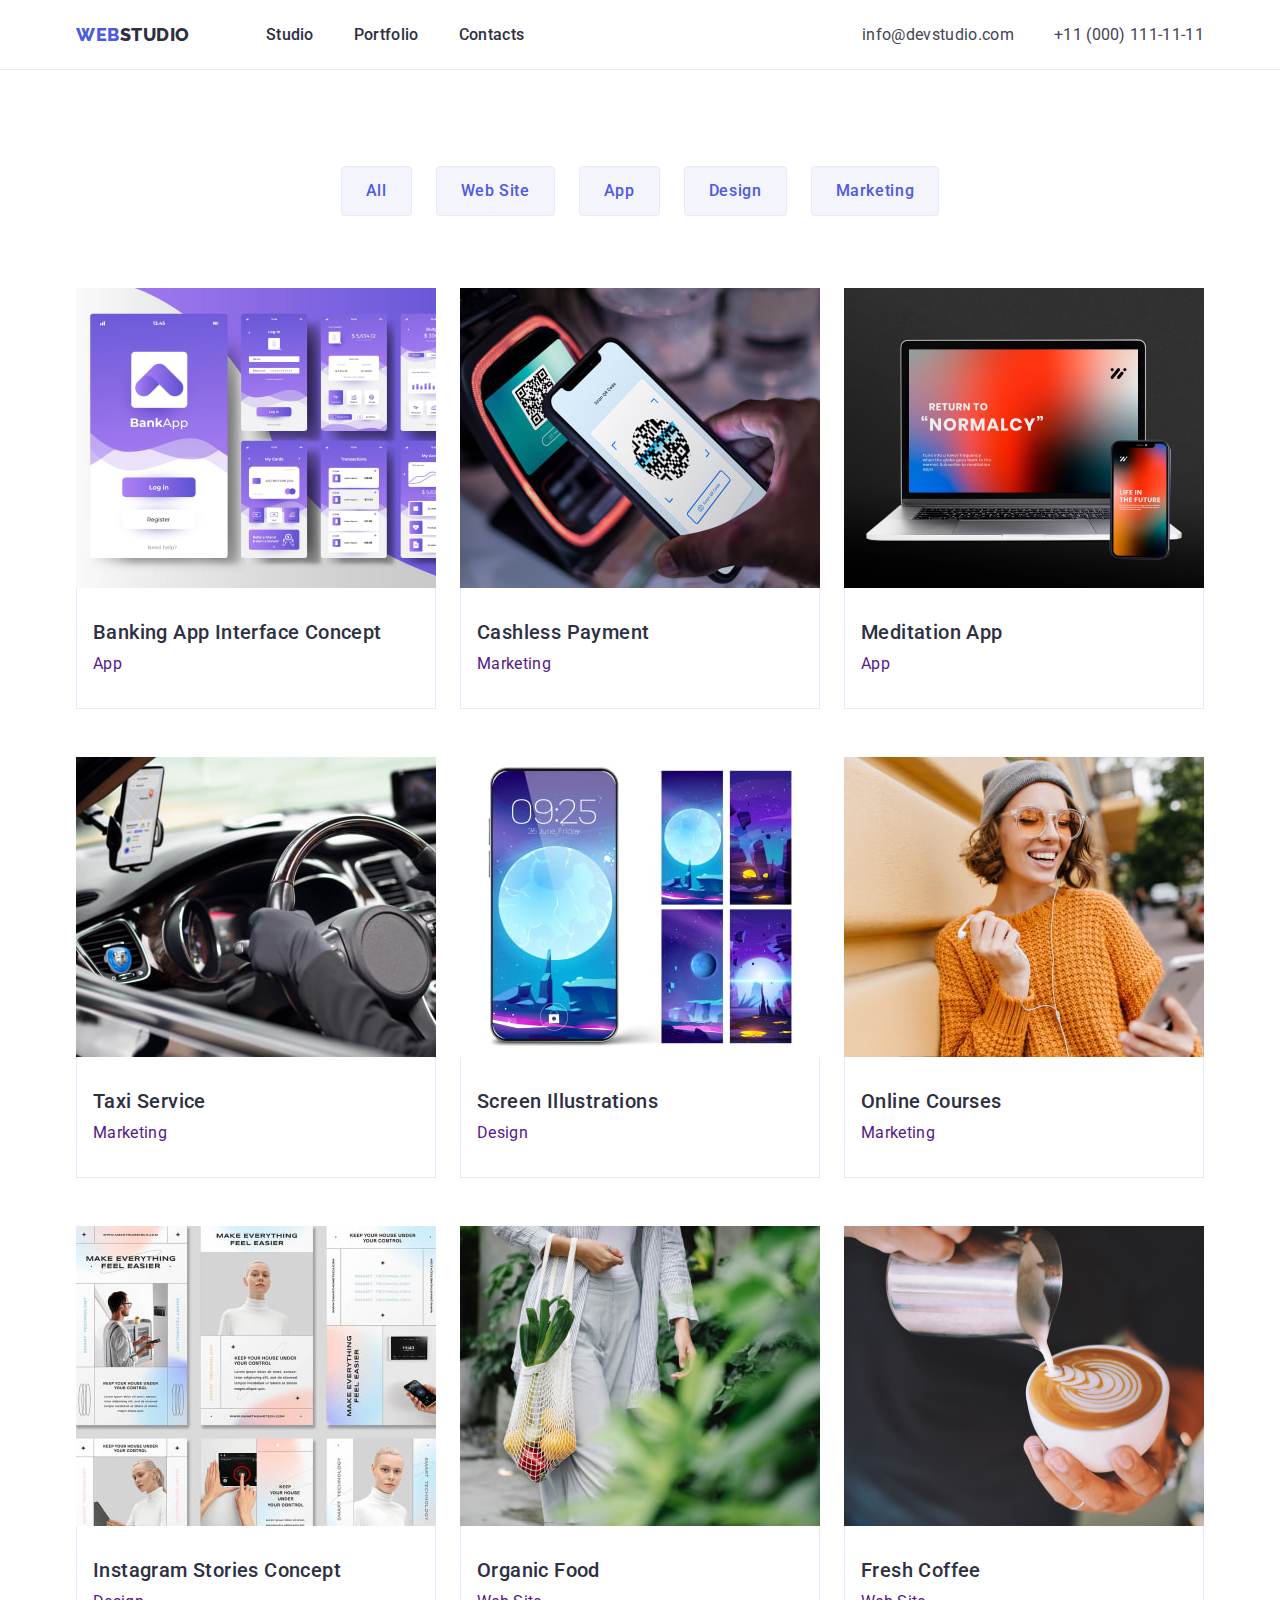
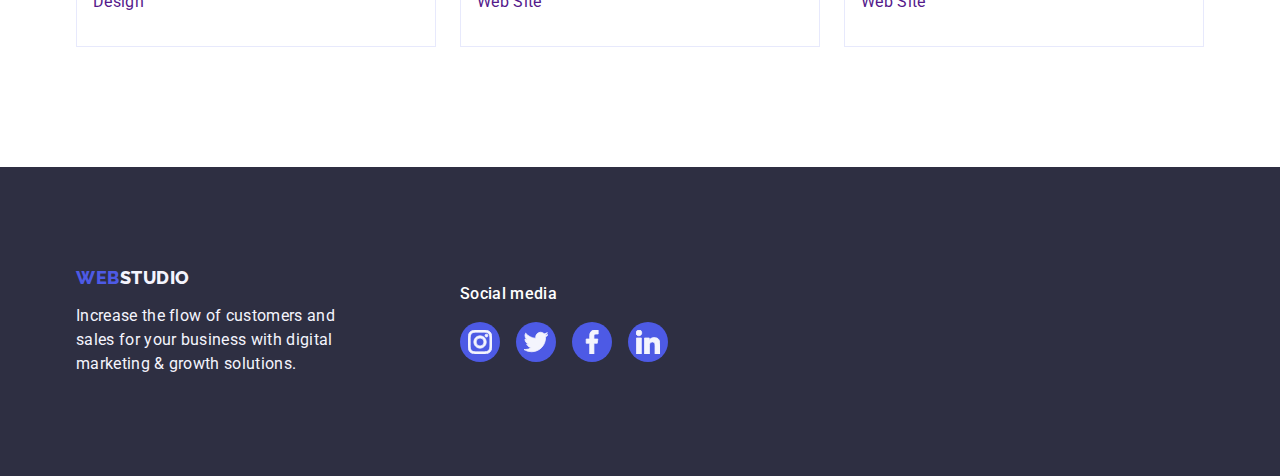
==== portfolio.html @ 4dbfe8a6 "different-color-icons-customers" ====
<!DOCTYPE html>
<html lang="en">
  <head>
    <meta charset="UTF-8" />
    <meta http-equiv="X-UA-Compatible" content="IE=edge" />
    <meta name="viewport" content="width=device-width, initial-scale=1.0" />
    <title>Solutions for business</title>
    <link rel="preconnect" href="https://fonts.googleapis.com" />
    <link rel="preconnect" href="https://fonts.gstatic.com" crossorigin />
    <link
      href="https://fonts.googleapis.com/css2?family=Raleway:wght@800&family=Roboto:wght@400;500;700;900&display=swap"
      rel="stylesheet"
    />
    <link
      rel="stylesheet"
      href="https://cdn.jsdelivr.net/npm/modern-normalize@2.0.0/modern-normalize.min.css"
    />
    <link rel="stylesheet" href="./css/styles.css" />
  </head>

  <body>
    <header class="page-header">
      <div class="container container-header">
        <nav class="navigation">
          <a class="logo-accent link" href="./index.html" target="_self"
            >Web<span class="logo-up link">Studio</span></a
          >
          <ul class="menu-list">
            <li class="menu-list-item">
              <a class="menu-link link" href="./index.html" target="_blank"
                >Studio</a
              >
            </li>
            <li class="menu-list-item">
              <a class="menu-link link" href="./portfolio.html" target="_blank"
                >Portfolio</a
              >
            </li>
            <li class="menu-list-item">
              <a class="menu-link link" href="" target="_blank">Contacts</a>
            </li>
          </ul>
        </nav>
        <address class="address-list">
          <ul class="address">
            <li class="mail-item">
              <a class="address-link link" href="mailto:info@devstudio.com"
                >info@devstudio.com</a
              >
            </li>
            <li class="tel-item">
              <a class="address-link link" href="tel:+110001111111"
                >+11 (000) 111-11-11</a
              >
            </li>
          </ul>
        </address>
      </div>
    </header>

    <main>
      <!-- Section hidden -->
      <section class="filters">
        <div class="container">
          <h1 class="visually-hidden">Filters</h1>

          <ul class="buttons-list list">
            <li class="button-item">
              <button class="button-filter" type="button">All</button>
            </li>
            <li class="button-item">
              <button class="button-filter" type="button">Web Site</button>
            </li>
            <li class="button-item">
              <button class="button-filter" type="button">App</button>
            </li>
            <li class="button-item">
              <button class="button-filter" type="button">Design</button>
            </li>
            <li class="button-item">
              <button class="button-filter" type="button">Marketing</button>
            </li>
          </ul>

          <ul class="portfolio-list list">
            <li class="img-item">
              <a class="link" href="">
                <img
                  src="./images/portfolio/imgOne.jpg"
                  width="360"
                  height="300"
                  alt="Pages of banking interface in the screen og smartphone"
                />
                <div class="card-portfolio">
                  <h2 class="third-title portfolio-second">
                    Banking App Interface Concept
                  </h2>
                  <p class="portfolio-paragraf">App</p>
                </div>
              </a>
            </li>
            <li class="img-item">
              <a class="link" href="">
                <img
                  src="./images/portfolio/imgTwo.jpg"
                  width="360"
                  height="300"
                  alt="One man does cashless payment with his smartphone"
                />
                <div class="card-portfolio">
                  <h2 class="third-title portfolio-second">Cashless Payment</h2>
                  <p class="portfolio-paragraf">Marketing</p>
                </div>
              </a>
            </li>
            <li class="img-item">
              <a class="link" href="">
                <img
                  src="./images/portfolio/imgThree.jpg"
                  width="360"
                  height="300"
                  alt="Computer monitor and smartphone screen with App for meditation"
                />
                <div class="card-portfolio">
                  <h2 class="third-title portfolio-second">Meditation App</h2>
                  <p class="portfolio-paragraf">App</p>
                </div>
              </a>
            </li>
            <li class="img-item">
              <a class="link" href="">
                <img
                  src="./images/portfolio/imgFour.jpg"
                  width="360"
                  height="300"
                  alt="Driver in the car uses taxi service"
                />
                <div class="card-portfolio">
                  <h2 class="third-title portfolio-second">Taxi Service</h2>
                  <p class="portfolio-paragraf">Marketing</p>
                </div>
              </a>
            </li>
            <li class="img-item">
              <a class="link" href="">
                <img
                  src="./images/portfolio/imgFive.jpg"
                  width="360"
                  height="300"
                  alt="Design for smartphone with screen illustration shows Moon and mountain rocks"
                />
                <div class="card-portfolio">
                  <h2 class="third-title portfolio-second">
                    Screen Illustrations
                  </h2>
                  <p class="portfolio-paragraf">Design</p>
                </div>
              </a>
            </li>
            <li class="img-item">
              <a class="link" href="">
                <img
                  src="./images/portfolio/imgSix.jpg"
                  width="360"
                  height="300"
                  alt="One lady wearing in yellow sweater and grey hat is looking on her smartphone and learning online course"
                />
                <div class="card-portfolio">
                  <h2 class="third-title portfolio-second">Online Courses</h2>
                  <p class="portfolio-paragraf">Marketing</p>
                </div>
              </a>
            </li>
            <li class="img-item">
              <a class="link" href="">
                <img
                  src="./images/portfolio/imgSeven.jpg"
                  width="360"
                  height="300"
                  alt="Six Instagram stories concept pages designed in light colors with man and woman in the pictures"
                />
                <div class="card-portfolio">
                  <h2 class="third-title portfolio-second">
                    Instagram Stories Concept
                  </h2>
                  <p class="portfolio-paragraf">Design</p>
                </div>
              </a>
            </li>
            <li class="img-item">
              <a class="link" href="">
                <img
                  src="./images/portfolio/imgEight.jpg"
                  width="360"
                  height="300"
                  alt="Women keeps a bag with organic fruits and vegetables"
                />
                <div class="card-portfolio">
                  <h2 class="third-title portfolio-second">Organic Food</h2>
                  <p class="portfolio-paragraf">Web Site</p>
                </div>
              </a>
            </li>
            <li class="img-item">
              <a class="link" href="">
                <img
                  src="./images/portfolio/imgNine.jpg"
                  width="360"
                  height="300"
                  alt="A man makes a cappucino"
                />
                <div class="card-portfolio">
                  <h2 class="third-title portfolio-second">Fresh Coffee</h2>
                  <p class="portfolio-paragraf">Web Site</p>
                </div>
              </a>
            </li>
          </ul>
        </div>
      </section>
    </main>

    <footer class="footer-section">
      <div class="container container-footer">
        <div class="left-side">
          <a class="logo-accent-down link" href="./index.html" target="_self"
            >Web<span class="logo-down link">Studio</span></a
          >
          <p class="footer-paragraf">
            Increase the flow of customers and sales for your business with
            digital marketing & growth solutions.
          </p>
        </div>
        <div class="right-side">
          <p class="paragraf-social">Social media</p>
          <ul class="socialmedia-list">
            <li class="socialmedia-item">
              <a class="insta social-link" href="" target="_blank">
                <svg class="social" width="24" height="24">
                  <use href="./images/icons.svg#icon-instagram"></use>
                </svg>
              </a>
            </li>
            <li class="socialmedia-item">
              <a class="twit social-link" href="" target="_blank">
                <svg class="social" width="24" height="24">
                  <use href="./images/icons.svg#icon-twitter"></use>
                </svg>
              </a>
            </li>
            <li class="socialmedia-item">
              <a class="face social-link" href="" target="_blank">
                <svg class="social" width="24" height="24">
                  <use href="./images/icons.svg#icon-facebook"></use>
                </svg>
              </a>
            </li>
            <li class="socialmedia-item">
              <a class="linked social-link" href="" target="_blank">
                <svg class="social" width="24" height="24">
                  <use href="./images/icons.svg#icon-linkedin"></use>
                </svg>
              </a>
            </li>
          </ul>
        </div>
      </div>
    </footer>
  </body>
</html>
---- css/styles.css ----
:root {
    --brand: #4D5AE5;
    --brand-background: #2E2F42;
    --page: #FFFFFF;
    --text: #434455;
    --logo-down: #F4F4FD;
    --border: #E7E9FC;
    --button-filter-hover: #404BBF;
    --grey-backround: rgba(46, 47, 66, 0.70);
    --border-icons: #8E8F99;
}

body {
    font-family: 'Roboto', sans-serif;
    font-style: normal;
    font-weight: 400;
    font-size: 16px;
    line-height: 1.5;
    color: var(--text);
    background-color: var(--page);
    letter-spacing: 0.02em;
    text-decoration: none;
}

h1, h2, h3, h4, h5, h6, p {
    margin: 0;
}

ul, ol {
    margin: 0;
    padding: 0;
    list-style-type: none;
}

img {
    display: block;
    max-width: 100%;
}

a {
    font-style: normal;
    text-decoration: none;
}

.page-container {
    flex-direction: column;
}

.container {
    width: 1158px;
    margin-right: auto;
    margin-left: auto;
    padding: 0 15px;
}

.container-header {
    display: flex;
    align-items: center;
}
    
.navigation {
    display: flex;
    align-items: center;
}

.logo-accent {
    font-family: 'Raleway', sans-serif;
    font-style: normal;
    font-weight: 800;
    font-size: 18px;
    line-height: 1.17;
    letter-spacing: 0.03em;
    text-transform: uppercase;
    color: var(--brand);
    padding: 24px 0;
    margin-right: 76px;
}

.logo-up {
    color: var(--brand-background);
    font-family: 'Raleway', sans-serif;
    padding: 24px 0;
}

.menu-list {
    display: flex;
    gap: 40px;
}

.link {
    text-decoration: none;
}

.menu-link:focus, .menu-link:active {
    color: var(--button-filter-hover);
}

.menu-link {
    font-weight: 500;
    font-size: 16px;
    line-height: 1.5;
    letter-spacing: 0.02em;
    color: var(--brand-background);
    padding: 24px 0;
}

.menu-link:hover, .menu-link:active {
    color: var(--button-filter-hover);
}

.menu-list > a {
    font-weight: 500;
    color: var(--brand-background);
}

.address {
    display: flex;
    gap: 40px;
}

.address-list {
    font-style: normal;
    margin-left: auto; 
}

.address.list > a {
    color: var(--text);
}

.address-link {
    letter-spacing: 0.02em;
    color: var(--text);
    padding: 24px 0;
}

.address-link:hover {
    color: var(--button-filter-hover);
}

.address-link:focus {
    color: var(--button-filter-hover);
}

.hero {
    max-width: 1440px;
    background-image: linear-gradient(var(--grey-backround),var(--grey-backround)), url(../images/hero/people-office\ 1\ \(2\).jpg);
    background-repeat: no-repeat;
    background-color: var(--brand-background);
    background-position: center;
    background-size: cover;
    padding: 188px 0;
    margin: 0 auto;
}

.container-hero {    
    align-items: center;
}

.title-hero {
    font-weight: 700;
    font-size: 56px;
    line-height: 1.07;
    text-align: center;
    letter-spacing: 0.02em;
    color: var(--page);
    max-width: 496px;
    margin-left: auto;
    margin-right: auto;
    margin-bottom: 48px;
    
}

.order-button {
    font-family: inherit;
    background-color: var(--brand);
    color: var(--page);
    font-weight: 500;
    letter-spacing: 0.04em;
    line-height: 1.5;
    cursor: pointer;
    display: block;
    margin: auto;
    border-radius: 4px;
    padding: 16px 32px;
    min-width: 169px;
    height: 56px; 
    border: none;
}

.order-button:hover {
    background-color: var(--button-filter-hover);
}

.order-button:focus {
    background-color: var(--button-filter-hover);
}


.visually-hidden {
    position: absolute;
    width: 1px;
    height: 1px;
    margin: -1px;
    border: 0;
    padding: 0;
    white-space: nowrap;
    clip-path: inset(100%);
    clip: rect(0 0 0 0);
    overflow: hidden;
}

.list-advantages {
    display: flex;
    gap: 24px;
}

.advantages {
    margin: 0;
    padding: 120px 0;
}

.third-title {
    font-weight: 500;
    font-size: 20px;
    line-height: 1.2;
    letter-spacing: 0.02em;
    color: var(--brand-background);
    text-transform: capitalize;
    margin-bottom: 8px;
    margin-left: auto;
    margin-right: auto;
}

.advantages-paragraf {
    letter-spacing: 0.02em;
    color: var(--text);
}

.item-advantages {
    width: calc((100% - 72px) / 4);
}

.we-doing {
    padding-bottom: 120px;
}

.list-we-doing {
    display: flex;
    gap: 24px;
}

.item-we-doing {
    width: calc((100% - 48px) / 3);
}

.title-we-doing {
    font-weight: 700;
    font-size: 36px;
    line-height: 1.11;
    text-align: center;
    letter-spacing: 0.02em;
    text-transform: capitalize;
    color: var(--brand-background);
    min-width: 323px;
    margin-left: auto;
    margin-right: auto;
    margin-bottom: 72px;
}

.title-team {
    font-weight: 700;
    font-size: 36px;
    line-height: 1.11;
    text-align: center;
    letter-spacing: 0.02em;
    text-transform: capitalize;
    color: var(--brand-background);
    min-width: 162px;
    margin-left: auto;
    margin-right: auto;
    margin-bottom: 72px;
    text-align: center;
}

.team {
    background-color: var(--logo-down);
    padding: 120px 0;
}

.list-team {
    display: flex;
    gap: 24px;
}

.item-team {
    background: var(--page);
    width: calc((100% - 72px) / 4);
    border-radius: 0px 0px 4px 4px;
    box-shadow: 0px 2px 1px 0px rgba(46, 47, 66, 0.08), 0px 1px 1px 0px rgba(46, 47, 66, 0.16), 0px 1px 6px 0px rgba(46, 47, 66, 0.08);
}

.third-title.card  {
    text-align: center;
}

.team-paragraf {
    text-align: center;
}

.card-team {
    padding: 32px 16px;
    position: relative;
}

.title-customers {
    font-weight: 700;
    font-size: 36px;
    line-height: 1.11;
    text-align: center;
    letter-spacing: 0.02em;
    text-transform: capitalize;
    color: var(--brand-background);
    min-width: 183px;
    margin-left: auto;
    margin-right: auto;
    margin-bottom: 72px;
    text-align: center;
}

.customers {
    padding: 120px 0;
    margin: 0 auto;
}

.list-customers {
    display: flex;
    justify-content: center;
    gap: 24px;
    width: calc((100% - 120px) / 6);
    align-items: center;
}

.link-customers {
    display: flex;
    justify-content: center;
    align-items: center;
    width: 168px;
    height: 88px;
    border-radius: 4px;
    border: 1px solid var(--border-icons);
    color: var(--border-icons);
}

.icon-customers {
    fill: currentColor;
}

.link-customers:hover, 
.link-customers:focus {
    border: 1px solid var(--button-filter-hover);
    color: currentColor;
}

.item-customers {
    background: var(--page);
   padding: 16px 32px;
}



.footer-section {
    background-color: var(--brand-background);
    padding: 100px 0;
}

.container-footer {
    display: flex;
    align-items: center;
}

.footer-paragraf {
color:var(--logo-down);
font-family: 'Roboto';
font-style: normal;
font-weight: 400;
font-size: 16px;
line-height: 1.5;
letter-spacing: 0.02em;
max-width: 264px;
}

.logo-down {
    display: inline-block;
    color: var(--logo-down);
}

.logo-accent-down {
    font-family: 'Raleway', sans-serif;
    font-style: normal;
    font-weight: 800;
    font-size: 18px;
    line-height: 1.17;
    letter-spacing: 0.03em;
    text-transform: uppercase;
    color: var(--brand);
    padding: 0;
    margin-right: 0px;
    display: inline-block;
    margin-bottom: 16px;
}

.logo-down .link {
    padding: 0;
    margin-bottom: 16px;
}

.left-side {
    margin-right: 120px;
    align-items: center;
}

.socialmedia-list {
    display: flex;
    gap: 16px;
}

.right-side {
    margin-right: auto;
}

.paragraf-social {
    font-size: 16px;
        font-family: Roboto;
        font-style: normal;
        font-weight: 500;
        line-height: 24px;
        letter-spacing: 0.32px;
        color: var(--page);
        margin-bottom: 16px;
}

.social-link {
    width: 40px;
    height: 40px;
    background-color: var(--brand);
    border-radius: 50%;
    display: flex;
    justify-content: center;
    align-items: center;
}

.social {
    
    fill: currentColor;
    stroke: var(--logo-down);
}

.socialmedia-item {
    width: 40px;
    height: 40px;
}

.page-header {
    border-bottom: 1px solid var(--border);
}

.hidden {
    margin-bottom: 0;
}

.filters {
    padding-top: 96px;
    padding-bottom: 120px;
}

.buttons-list {
    display: flex;
    gap: 24px;
    margin-bottom: 72px;
    justify-content: center;
}



.button-filter {
    font-weight: 500;
    letter-spacing: 0.04em;
    background-color: var(--logo-down);
    border: 1px solid var(--border);
    color: var(--brand);
    cursor: pointer;
    line-height: 1.5;
    align-items: center;
    display: block;
    margin-left: auto;
    margin-right: auto;
    border-radius: 4px;
    padding: 12px 24px;
    min-width: 69px;
}

.button-filter:hover {
    background-color: var(--button-filter-hover);
    color: var(--page);
    border: 1px solid transparent;
    box-shadow: 0px 2px 2px 0px rgba(0, 0, 0, 0.12), 0px 2px 1px 0px rgba(0, 0, 0, 0.08), 0px 3px 1px 0px rgba(0, 0, 0, 0.10);
}

.button-filter:focus {
    background-color: var(--button-filter-hover);
    color: var(--page);
    border: 1px solid transparent;box-shadow: 0px 2px 2px 0px rgba(0, 0, 0, 0.12), 0px 2px 1px 0px rgba(0, 0, 0, 0.08), 0px 3px 1px 0px rgba(0, 0, 0, 0.10);

}

.button-filter:active {
    background-color: var(--brand-background);
    box-shadow: 0px 2px 2px 0px rgba(0, 0, 0, 0.12), 0px 2px 1px 0px rgba(0, 0, 0, 0.08), 0px 3px 1px 0px rgba(0, 0, 0, 0.10);
}

.portfolio-list {
    display: flex;
    flex-wrap: wrap;
    row-gap: 48px;
    column-gap: 24px;
}

.img-item {
    width: calc((100% - 48px) / 3);
}

.card-portfolio {
    padding: 32px 16px;
    border: 1px solid var(--border);
    border-top: none;
    }

.advantages-paragraf .team-paragraf {
    text-align: left;
}

.third-title.portfolio-second {
    text-align: left;
}
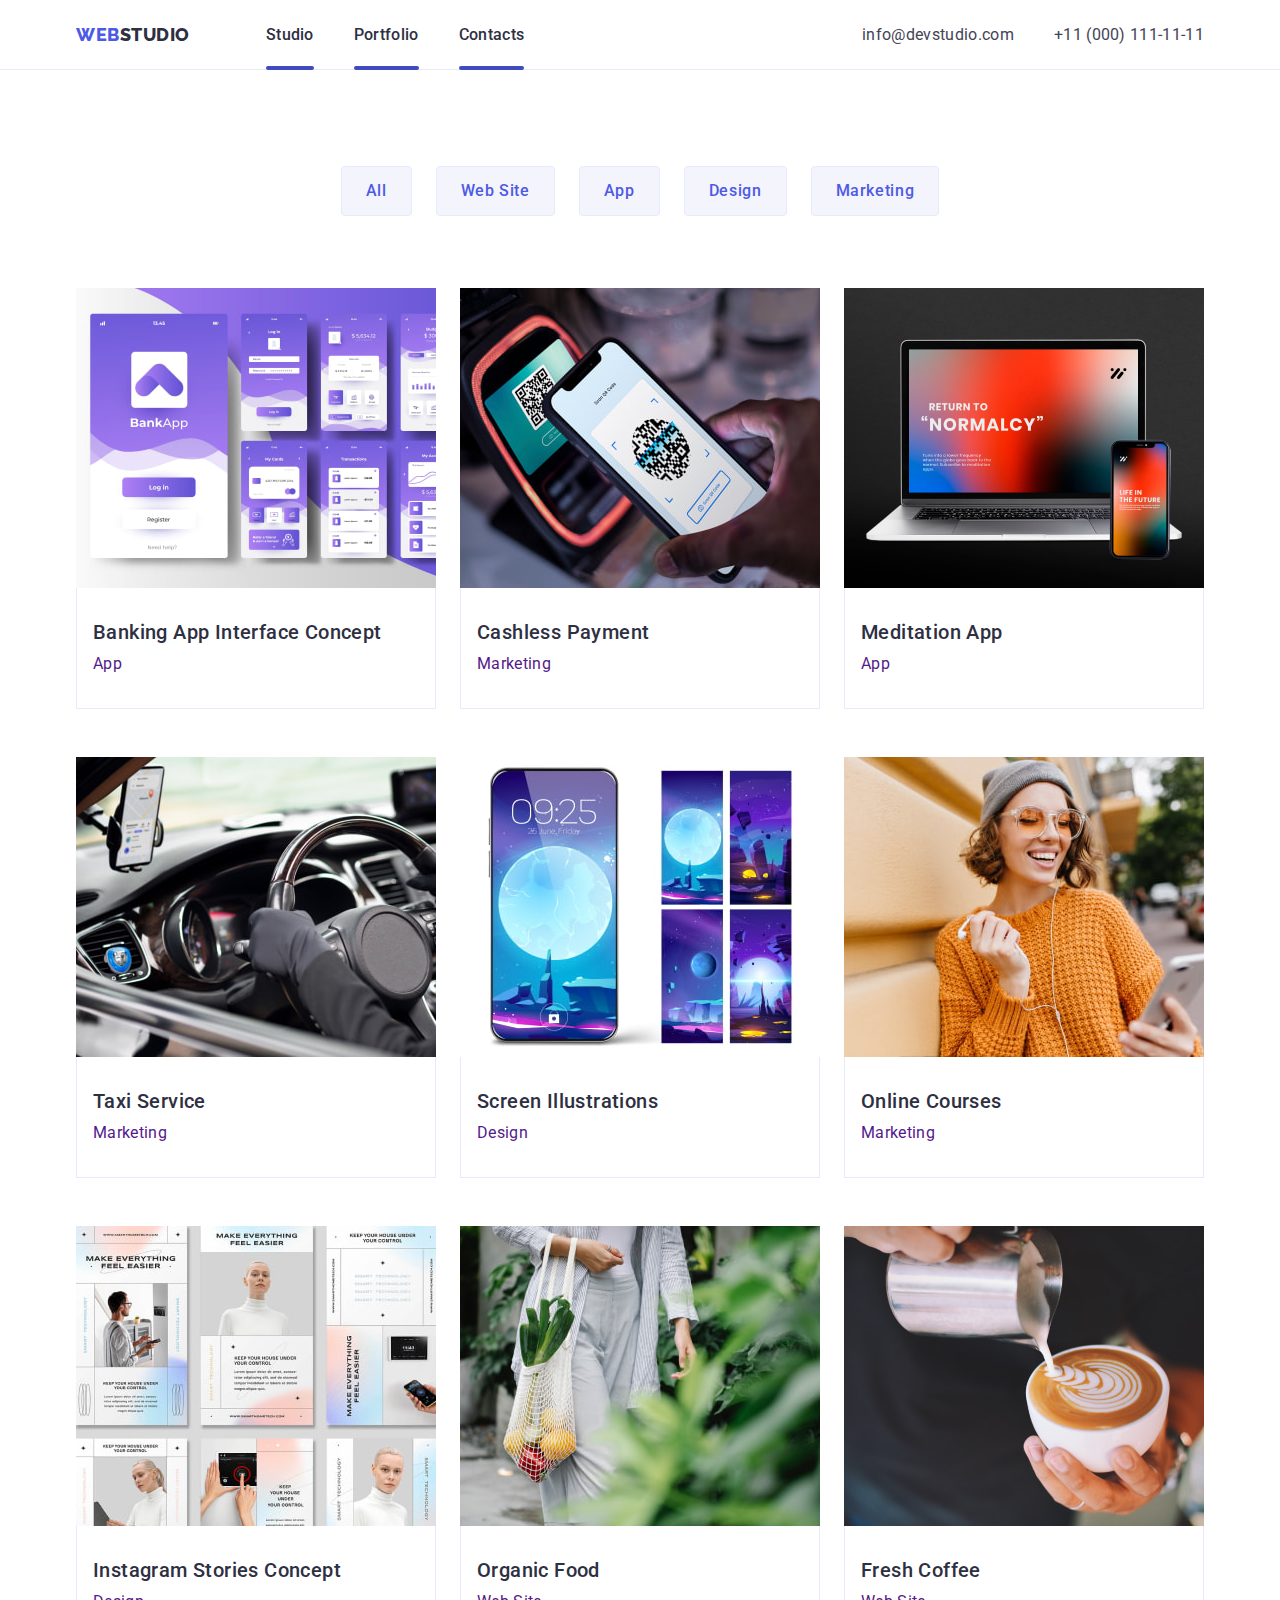
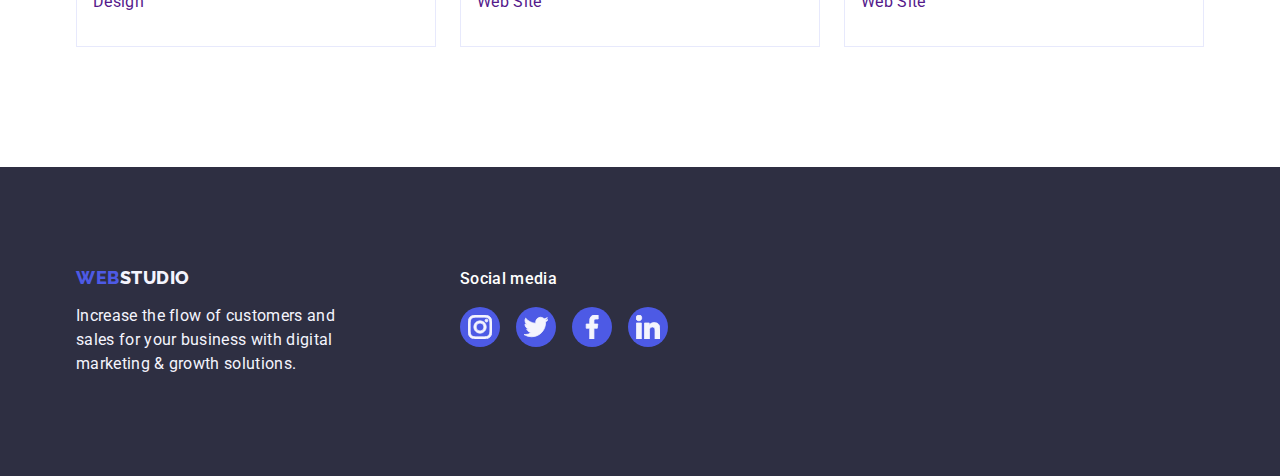
==== commit 9810a7e5: "underlines-everywhere-nav" ====
--- a/portfolio.html
+++ b/portfolio.html
@@ -27,24 +27,34 @@
           >
           <ul class="menu-list">
             <li class="menu-list-item">
-              <a class="menu-link link" href="./index.html" target="_blank"
+              <a
+                class="menu-link active link"
+                href="./index.html"
+                target="_blank"
                 >Studio</a
               >
             </li>
             <li class="menu-list-item">
-              <a class="menu-link link" href="./portfolio.html" target="_blank"
+              <a
+                class="menu-link active link"
+                href="./portfolio.html"
+                target="_blank"
                 >Portfolio</a
               >
             </li>
             <li class="menu-list-item">
-              <a class="menu-link link" href="" target="_blank">Contacts</a>
+              <a class="menu-link active link" href="" target="_blank"
+                >Contacts</a
+              >
             </li>
           </ul>
         </nav>
         <address class="address-list">
           <ul class="address">
             <li class="mail-item">
-              <a class="address-link link" href="mailto:info@devstudio.com"
+              <a
+                class="address-link active link"
+                href="mailto:info@devstudio.com"
                 >info@devstudio.com</a
               >
             </li>
--- a/css/styles.css
+++ b/css/styles.css
@@ -8,6 +8,7 @@
     --button-filter-hover: #404BBF;
     --grey-backround: rgba(46, 47, 66, 0.70);
     --border-icons: #8E8F99;
+    --hover-icon-footer: #31D0AA;
 }
 
 body {
@@ -96,6 +97,7 @@
 }
 
 .menu-link {
+    position: relative;
     font-weight: 500;
     font-size: 16px;
     line-height: 1.5;
@@ -106,6 +108,18 @@
 
 .menu-link:hover, .menu-link:active {
     color: var(--button-filter-hover);
+}
+
+.menu-link.active::after {
+    content: '';
+    display: block;
+    width: 100%;
+    height: 4px;
+    background-color: var(--button-filter-hover);
+    border-radius: 2px;
+    position: absolute;
+    bottom: -2px;
+    left: 0;
 }
 
 .menu-list > a {
@@ -236,6 +250,17 @@
     color: var(--text);
 }
 
+.box-advantages {
+    border-radius: 4px;
+    background-color: var(--logo-down);
+    max-width: 264px;
+    max-height: 112px;
+    padding: 24px 100px;
+    display: flex;
+    align-items: center;
+    margin-bottom: 8px;
+}
+
 .item-advantages {
     width: calc((100% - 72px) / 4);
 }
@@ -305,12 +330,27 @@
 
 .team-paragraf {
     text-align: center;
+    margin-bottom: 8px;
 }
 
 .card-team {
-    padding: 32px 16px;
-    position: relative;
-}
+    padding: 32px;
+}
+
+.socialmedia-list-team {
+    display: flex;
+    align-items: center;
+}
+    
+.socialmedia-item-team {
+    width: calc((100% - 72px) / 4);
+}
+
+.social-link-team:hover,
+.social-link-team:active {
+background-color: var(--button-filter-hover);
+}
+
 
 .title-customers {
     font-weight: 700;
@@ -336,7 +376,6 @@
     display: flex;
     justify-content: center;
     gap: 24px;
-    width: calc((100% - 120px) / 6);
     align-items: center;
 }
 
@@ -346,6 +385,7 @@
     align-items: center;
     width: 168px;
     height: 88px;
+    padding: 16px 32px;
     border-radius: 4px;
     border: 1px solid var(--border-icons);
     color: var(--border-icons);
@@ -358,15 +398,13 @@
 .link-customers:hover, 
 .link-customers:focus {
     border: 1px solid var(--button-filter-hover);
-    color: currentColor;
+    color: var(--button-filter-hover);
 }
 
 .item-customers {
     background: var(--page);
-   padding: 16px 32px;
-}
-
-
+    width: calc((100% - 120px) / 6);
+}
 
 .footer-section {
     background-color: var(--brand-background);
@@ -375,7 +413,7 @@
 
 .container-footer {
     display: flex;
-    align-items: center;
+    align-items: flex-start;
 }
 
 .footer-paragraf {
@@ -450,9 +488,13 @@
 }
 
 .social {
-    
     fill: currentColor;
     stroke: var(--logo-down);
+}
+
+.social-link-footer:hover,
+.social-link-footer:active {
+    background-color: var(--hover-icon-footer);
 }
 
 .socialmedia-item {
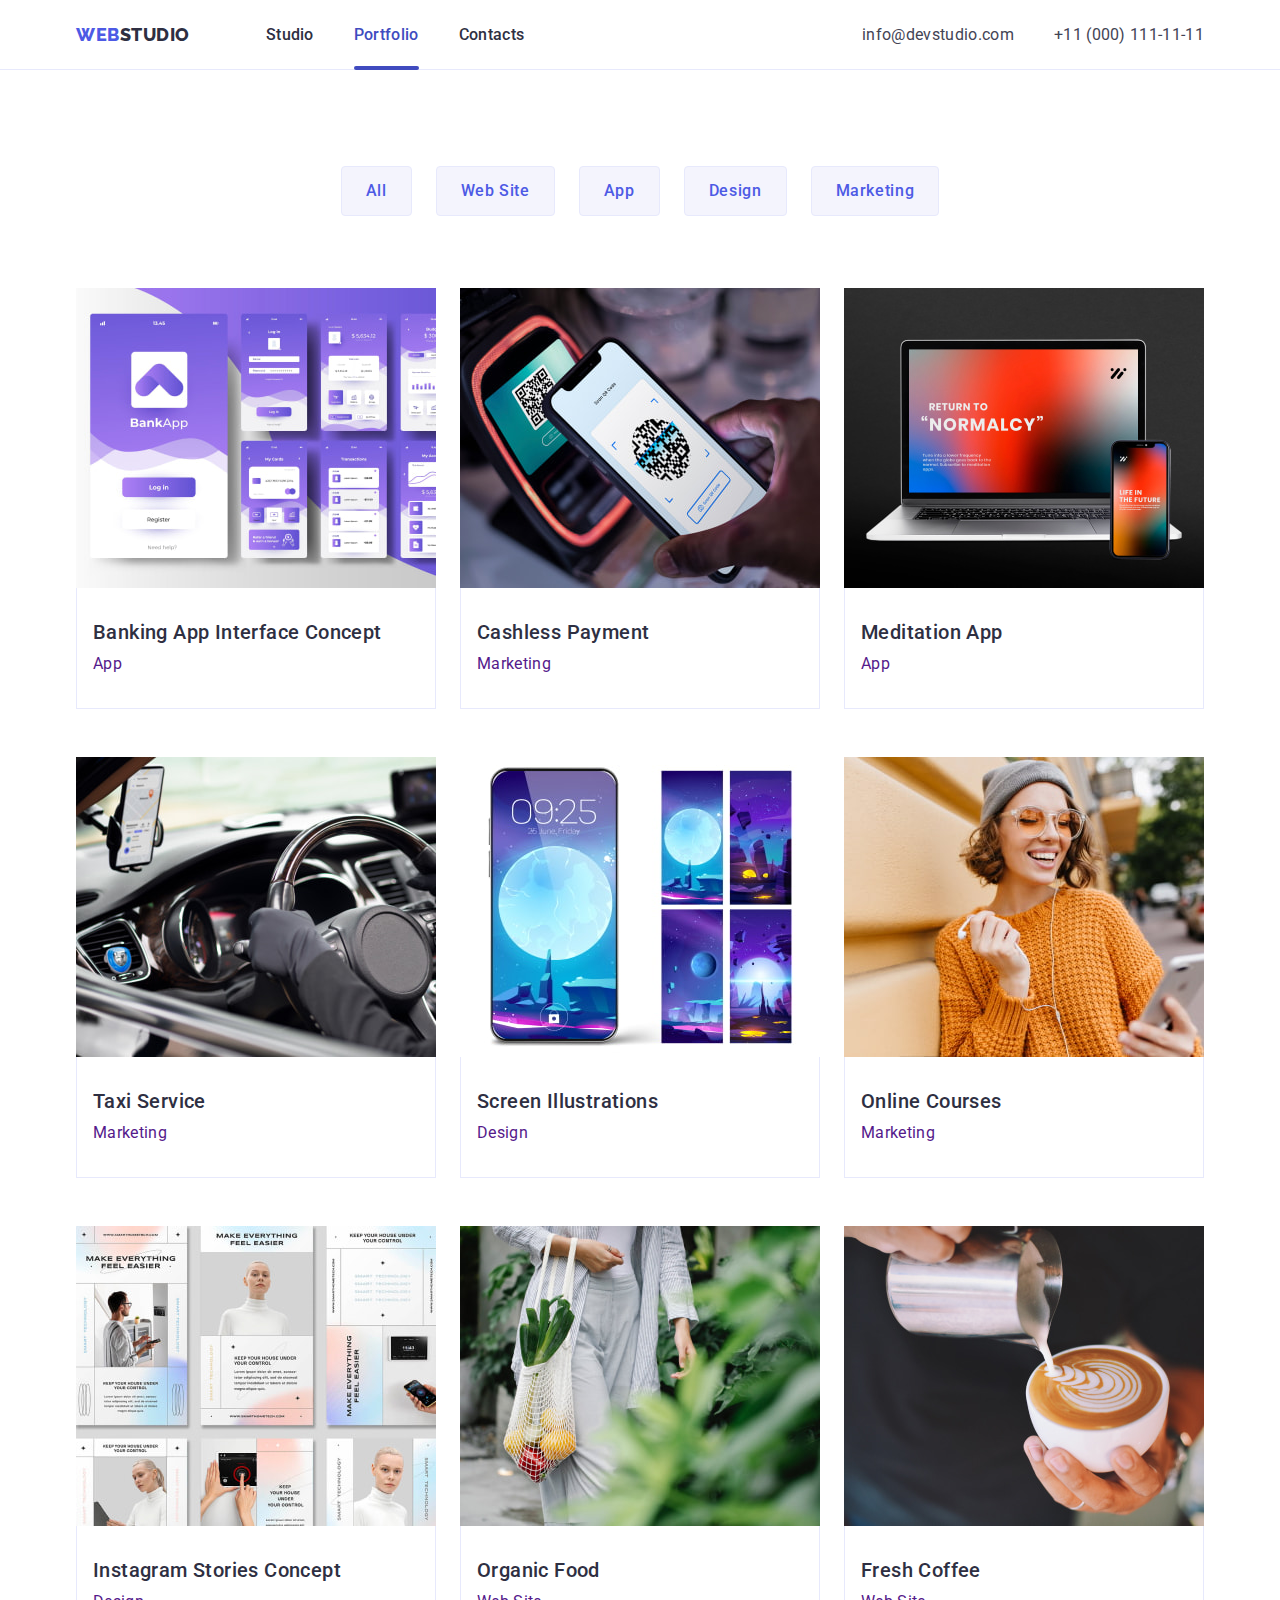
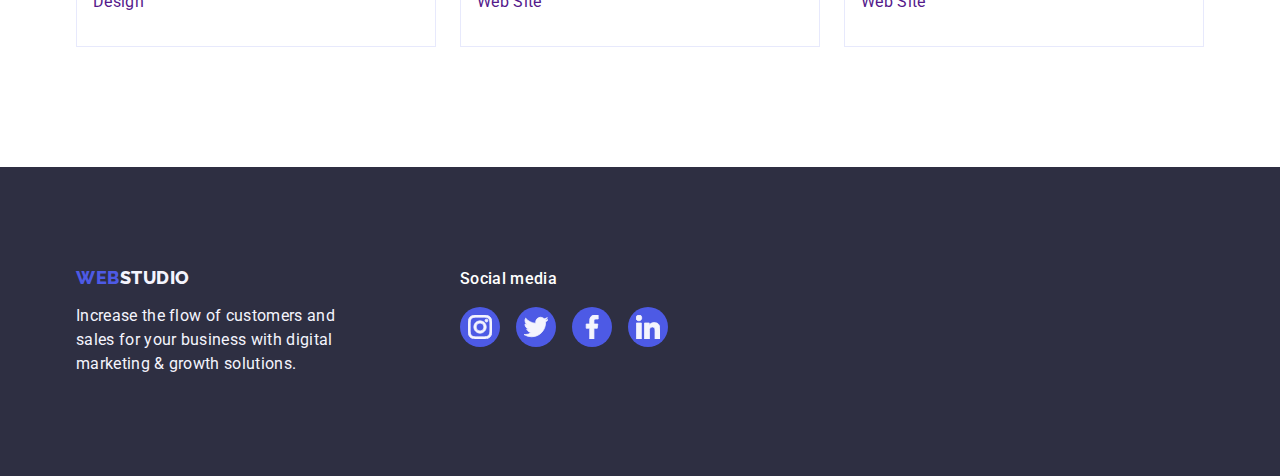
==== commit a6925585: "cubic-bezie" ====
--- a/portfolio.html
+++ b/portfolio.html
@@ -27,10 +27,7 @@
           >
           <ul class="menu-list">
             <li class="menu-list-item">
-              <a
-                class="menu-link active link"
-                href="./index.html"
-                target="_blank"
+              <a class="menu-link link" href="./index.html" target="_blank"
                 >Studio</a
               >
             </li>
@@ -43,9 +40,7 @@
               >
             </li>
             <li class="menu-list-item">
-              <a class="menu-link active link" href="" target="_blank"
-                >Contacts</a
-              >
+              <a class="menu-link link" href="" target="_blank">Contacts</a>
             </li>
           </ul>
         </nav>
@@ -53,7 +48,7 @@
           <ul class="address">
             <li class="mail-item">
               <a
-                class="address-link active link"
+                class="address-link active-mail link"
                 href="mailto:info@devstudio.com"
                 >info@devstudio.com</a
               >
@@ -94,7 +89,7 @@
 
           <ul class="portfolio-list list">
             <li class="img-item">
-              <a class="link" href="">
+              <a class="link link-portfolio" href="">
                 <img
                   src="./images/portfolio/imgOne.jpg"
                   width="360"
@@ -110,7 +105,7 @@
               </a>
             </li>
             <li class="img-item">
-              <a class="link" href="">
+              <a class="link link-portfolio" href="">
                 <img
                   src="./images/portfolio/imgTwo.jpg"
                   width="360"
@@ -124,7 +119,7 @@
               </a>
             </li>
             <li class="img-item">
-              <a class="link" href="">
+              <a class="link link-portfolio" href="">
                 <img
                   src="./images/portfolio/imgThree.jpg"
                   width="360"
@@ -138,7 +133,7 @@
               </a>
             </li>
             <li class="img-item">
-              <a class="link" href="">
+              <a class="link link-portfolio" href="">
                 <img
                   src="./images/portfolio/imgFour.jpg"
                   width="360"
@@ -152,7 +147,7 @@
               </a>
             </li>
             <li class="img-item">
-              <a class="link" href="">
+              <a class="link link-portfolio" href="">
                 <img
                   src="./images/portfolio/imgFive.jpg"
                   width="360"
@@ -168,7 +163,7 @@
               </a>
             </li>
             <li class="img-item">
-              <a class="link" href="">
+              <a class="link link-portfolio" href="">
                 <img
                   src="./images/portfolio/imgSix.jpg"
                   width="360"
@@ -182,7 +177,7 @@
               </a>
             </li>
             <li class="img-item">
-              <a class="link" href="">
+              <a class="link link-portfolio" href="">
                 <img
                   src="./images/portfolio/imgSeven.jpg"
                   width="360"
@@ -198,7 +193,7 @@
               </a>
             </li>
             <li class="img-item">
-              <a class="link" href="">
+              <a class="link link-portfolio" href="">
                 <img
                   src="./images/portfolio/imgEight.jpg"
                   width="360"
@@ -212,7 +207,7 @@
               </a>
             </li>
             <li class="img-item">
-              <a class="link" href="">
+              <a class="link link-portfolio" href="">
                 <img
                   src="./images/portfolio/imgNine.jpg"
                   width="360"
@@ -245,28 +240,44 @@
           <p class="paragraf-social">Social media</p>
           <ul class="socialmedia-list">
             <li class="socialmedia-item">
-              <a class="insta social-link" href="" target="_blank">
+              <a
+                class="insta social-link social-link-footer"
+                href=""
+                target="_blank"
+              >
                 <svg class="social" width="24" height="24">
                   <use href="./images/icons.svg#icon-instagram"></use>
                 </svg>
               </a>
             </li>
             <li class="socialmedia-item">
-              <a class="twit social-link" href="" target="_blank">
+              <a
+                class="twit social-link social-link-footer"
+                href=""
+                target="_blank"
+              >
                 <svg class="social" width="24" height="24">
                   <use href="./images/icons.svg#icon-twitter"></use>
                 </svg>
               </a>
             </li>
             <li class="socialmedia-item">
-              <a class="face social-link" href="" target="_blank">
+              <a
+                class="face social-link social-link-footer"
+                href=""
+                target="_blank"
+              >
                 <svg class="social" width="24" height="24">
                   <use href="./images/icons.svg#icon-facebook"></use>
                 </svg>
               </a>
             </li>
             <li class="socialmedia-item">
-              <a class="linked social-link" href="" target="_blank">
+              <a
+                class="linked social-link social-link-footer"
+                href=""
+                target="_blank"
+              >
                 <svg class="social" width="24" height="24">
                   <use href="./images/icons.svg#icon-linkedin"></use>
                 </svg>
--- a/css/styles.css
+++ b/css/styles.css
@@ -9,6 +9,7 @@
     --grey-backround: rgba(46, 47, 66, 0.70);
     --border-icons: #8E8F99;
     --hover-icon-footer: #31D0AA;
+    --modal-back: #FCFCFC;
 }
 
 body {
@@ -94,6 +95,7 @@
 
 .menu-link:focus, .menu-link:active {
     color: var(--button-filter-hover);
+    transition: color 250ms ease-in, background-color 250ms ease-in, border-color 250ms ease-in;
 }
 
 .menu-link {
@@ -104,13 +106,14 @@
     letter-spacing: 0.02em;
     color: var(--brand-background);
     padding: 24px 0;
+    transition: color 250ms ease-in, background-color 250ms ease-in, border-color 250ms ease-in;
 }
 
 .menu-link:hover, .menu-link:active {
     color: var(--button-filter-hover);
 }
 
-.menu-link.active::after {
+.active::after {
     content: '';
     display: block;
     width: 100%;
@@ -120,6 +123,12 @@
     position: absolute;
     bottom: -2px;
     left: 0;
+    transition: color 250ms ease-in, background-color 250ms ease-in, border-color 250ms ease-in;
+}
+
+.active {
+    color: var(--button-filter-hover);
+    transition: color 250ms ease-in, background-color 250ms ease-in, border-color 250ms ease-in;
 }
 
 .menu-list > a {
@@ -145,14 +154,17 @@
     letter-spacing: 0.02em;
     color: var(--text);
     padding: 24px 0;
+    transition: color 250ms ease-in, background-color 250ms ease-in, border-color 250ms ease-in;
 }
 
 .address-link:hover {
     color: var(--button-filter-hover);
+    transition: color 250ms ease-in, background-color 250ms ease-in, border-color 250ms ease-in;
 }
 
 .address-link:focus {
     color: var(--button-filter-hover);
+    transition: color 250ms ease-in, background-color 250ms ease-in, border-color 250ms ease-in;
 }
 
 .hero {
@@ -199,14 +211,17 @@
     min-width: 169px;
     height: 56px; 
     border: none;
+    transition: color 250ms cubic-bezier(0.4, 0, 0.2, 1), background-color 250ms cubic-bezier(0.4, 0, 0.2, 1), border-color 250ms cubic-bezier(0.4, 0, 0.2, 1);
 }
 
 .order-button:hover {
     background-color: var(--button-filter-hover);
+    transition: color 250ms cubic-bezier(0.4, 0, 0.2, 1), background-color 250ms cubic-bezier(0.4, 0, 0.2, 1), border-color 250ms cubic-bezier(0.4, 0, 0.2, 1);
 }
 
 .order-button:focus {
     background-color: var(--button-filter-hover);
+    transition: color 250ms cubic-bezier(0.4, 0, 0.2, 1), background-color 250ms cubic-bezier(0.4, 0, 0.2, 1), border-color 250ms cubic-bezier(0.4, 0, 0.2, 1);
 }
 
 
@@ -349,8 +364,13 @@
 .social-link-team:hover,
 .social-link-team:active {
 background-color: var(--button-filter-hover);
-}
-
+transition: color 250ms cubic-bezier(0.4, 0, 0.2, 1), background-color 250ms cubic-bezier(0.4, 0, 0.2, 1), border-color 250ms cubic-bezier(0.4, 0, 0.2, 1);
+}
+
+
+.social-link-team {
+    transition: color 250ms cubic-bezier(0.4, 0, 0.2, 1), background-color 250ms cubic-bezier(0.4, 0, 0.2, 1), border-color 250ms cubic-bezier(0.4, 0, 0.2, 1);
+}
 
 .title-customers {
     font-weight: 700;
@@ -389,6 +409,7 @@
     border-radius: 4px;
     border: 1px solid var(--border-icons);
     color: var(--border-icons);
+    transition: color 250ms cubic-bezier(0.4, 0, 0.2, 1), background-color 250ms cubic-bezier(0.4, 0, 0.2, 1), border-color 250ms cubic-bezier(0.4, 0, 0.2, 1);
 }
 
 .icon-customers {
@@ -399,6 +420,7 @@
 .link-customers:focus {
     border: 1px solid var(--button-filter-hover);
     color: var(--button-filter-hover);
+    transition: color 250ms cubic-bezier(0.4, 0, 0.2, 1), background-color 250ms cubic-bezier(0.4, 0, 0.2, 1), border-color 250ms cubic-bezier(0.4, 0, 0.2, 1);
 }
 
 .item-customers {
@@ -468,13 +490,13 @@
 
 .paragraf-social {
     font-size: 16px;
-        font-family: Roboto;
-        font-style: normal;
-        font-weight: 500;
-        line-height: 24px;
-        letter-spacing: 0.32px;
-        color: var(--page);
-        margin-bottom: 16px;
+    font-family: Roboto;
+    font-style: normal;
+    font-weight: 500;
+    line-height: 24px;
+    letter-spacing: 0.32px;
+    color: var(--page);
+    margin-bottom: 16px;
 }
 
 .social-link {
@@ -495,6 +517,11 @@
 .social-link-footer:hover,
 .social-link-footer:active {
     background-color: var(--hover-icon-footer);
+    transition: color 250ms cubic-bezier(0.4, 0, 0.2, 1), background-color 250ms cubic-bezier(0.4, 0, 0.2, 1), border-color 250ms cubic-bezier(0.4, 0, 0.2, 1);
+}
+
+.social-link-footer {
+    transition: color 250ms cubic-bezier(0.4, 0, 0.2, 1), background-color 250ms cubic-bezier(0.4, 0, 0.2, 1), border-color 250ms cubic-bezier(0.4, 0, 0.2, 1);
 }
 
 .socialmedia-item {
@@ -539,6 +566,7 @@
     border-radius: 4px;
     padding: 12px 24px;
     min-width: 69px;
+    transition: color 250ms cubic-bezier(0.4, 0, 0.2, 1), background-color 250ms cubic-bezier(0.4, 0, 0.2, 1), border-color 250ms cubic-bezier(0.4, 0, 0.2, 1);
 }
 
 .button-filter:hover {
@@ -546,18 +574,20 @@
     color: var(--page);
     border: 1px solid transparent;
     box-shadow: 0px 2px 2px 0px rgba(0, 0, 0, 0.12), 0px 2px 1px 0px rgba(0, 0, 0, 0.08), 0px 3px 1px 0px rgba(0, 0, 0, 0.10);
+    transition: color 250ms cubic-bezier(0.4, 0, 0.2, 1), background-color 250ms cubic-bezier(0.4, 0, 0.2, 1), border-color 250ms cubic-bezier(0.4, 0, 0.2, 1);
 }
 
 .button-filter:focus {
     background-color: var(--button-filter-hover);
     color: var(--page);
     border: 1px solid transparent;box-shadow: 0px 2px 2px 0px rgba(0, 0, 0, 0.12), 0px 2px 1px 0px rgba(0, 0, 0, 0.08), 0px 3px 1px 0px rgba(0, 0, 0, 0.10);
-
+    transition: color 250ms cubic-bezier(0.4, 0, 0.2, 1), background-color 250ms cubic-bezier(0.4, 0, 0.2, 1), border-color 250ms cubic-bezier(0.4, 0, 0.2, 1);
 }
 
 .button-filter:active {
     background-color: var(--brand-background);
     box-shadow: 0px 2px 2px 0px rgba(0, 0, 0, 0.12), 0px 2px 1px 0px rgba(0, 0, 0, 0.08), 0px 3px 1px 0px rgba(0, 0, 0, 0.10);
+    transition: color 250ms cubic-bezier(0.4, 0, 0.2, 1), background-color 250ms cubic-bezier(0.4, 0, 0.2, 1), border-color 250ms cubic-bezier(0.4, 0, 0.2, 1);
 }
 
 .portfolio-list {
@@ -569,6 +599,12 @@
 
 .img-item {
     width: calc((100% - 48px) / 3);
+    transition: color 250ms cubic-bezier(0.4, 0, 0.2, 1), background-color 250ms cubic-bezier(0.4, 0, 0.2, 1), border-color 250ms cubic-bezier(0.4, 0, 0.2, 1);
+}
+
+.img-item:hover {
+    box-shadow: 0px 2px 1px 0px rgba(46, 47, 66, 0.08), 0px 1px 1px 0px rgba(46, 47, 66, 0.16), 0px 1px 6px 0px rgba(46, 47, 66, 0.08);
+    transition: color 250ms cubic-bezier(0.4, 0, 0.2, 1), background-color 250ms cubic-bezier(0.4, 0, 0.2, 1), border-color 250ms cubic-bezier(0.4, 0, 0.2, 1);
 }
 
 .card-portfolio {
@@ -584,3 +620,60 @@
 .third-title.portfolio-second {
     text-align: left;
 }
+
+.modal-icon {
+    stroke: var(--brand-background);
+}
+
+.backdrop {
+    position: fixed;
+    top: 0;
+    left: 0;
+    width: 100%;
+    height: 100%;
+    z-index: 100;
+    
+}
+
+.backdrop.is-hidden {
+    display: none;
+    opacity: 0;
+    pointer-events: none;
+    visibility: hidden;
+
+}
+
+.modal {
+    position: absolute;
+    top: 50%;
+    left: 50%;
+    transform: translateX(-50%) translateY(-67%);
+    width: 408px;
+    height: 584px;
+    border-radius: 4px;
+    background: var(--modal-back);
+    box-shadow: 0px 2px 1px 0px rgba(0, 0, 0, 0.20), 0px 1px 3px 0px rgba(0, 0, 0, 0.12), 0px 1px 1px 0px rgba(0, 0, 0, 0.14);
+}
+
+.modal-btn {
+    position: absolute;
+    top: 24px;
+    right: 24px;
+    border: 1px solid rgba(0, 0, 0, 0.10);;
+    padding: 0;
+    border-radius: 50%;
+    width: 24px;
+    height: 24px;
+    background-color: var(--border);
+    display: flex;
+    align-items: center;
+    justify-content: center;
+    transition: color 250ms cubic-bezier(0.4, 0, 0.2, 1), background-color 250ms cubic-bezier(0.4, 0, 0.2, 1), border-color 250ms cubic-bezier(0.4, 0, 0.2, 1);
+}
+
+.modal-btn:hover,
+.modal-btn:active {
+    fill: var(--page);
+    background-color: var(--button-filter-hover);
+    transition: color 2500ms cubic-bezier(0.4, 0, 0.2, 1), background-color 250ms cubic-bezier(0.4, 0, 0.2, 1), border-color 250ms cubic-bezier(0.4, 0, 0.2, 1);
+}
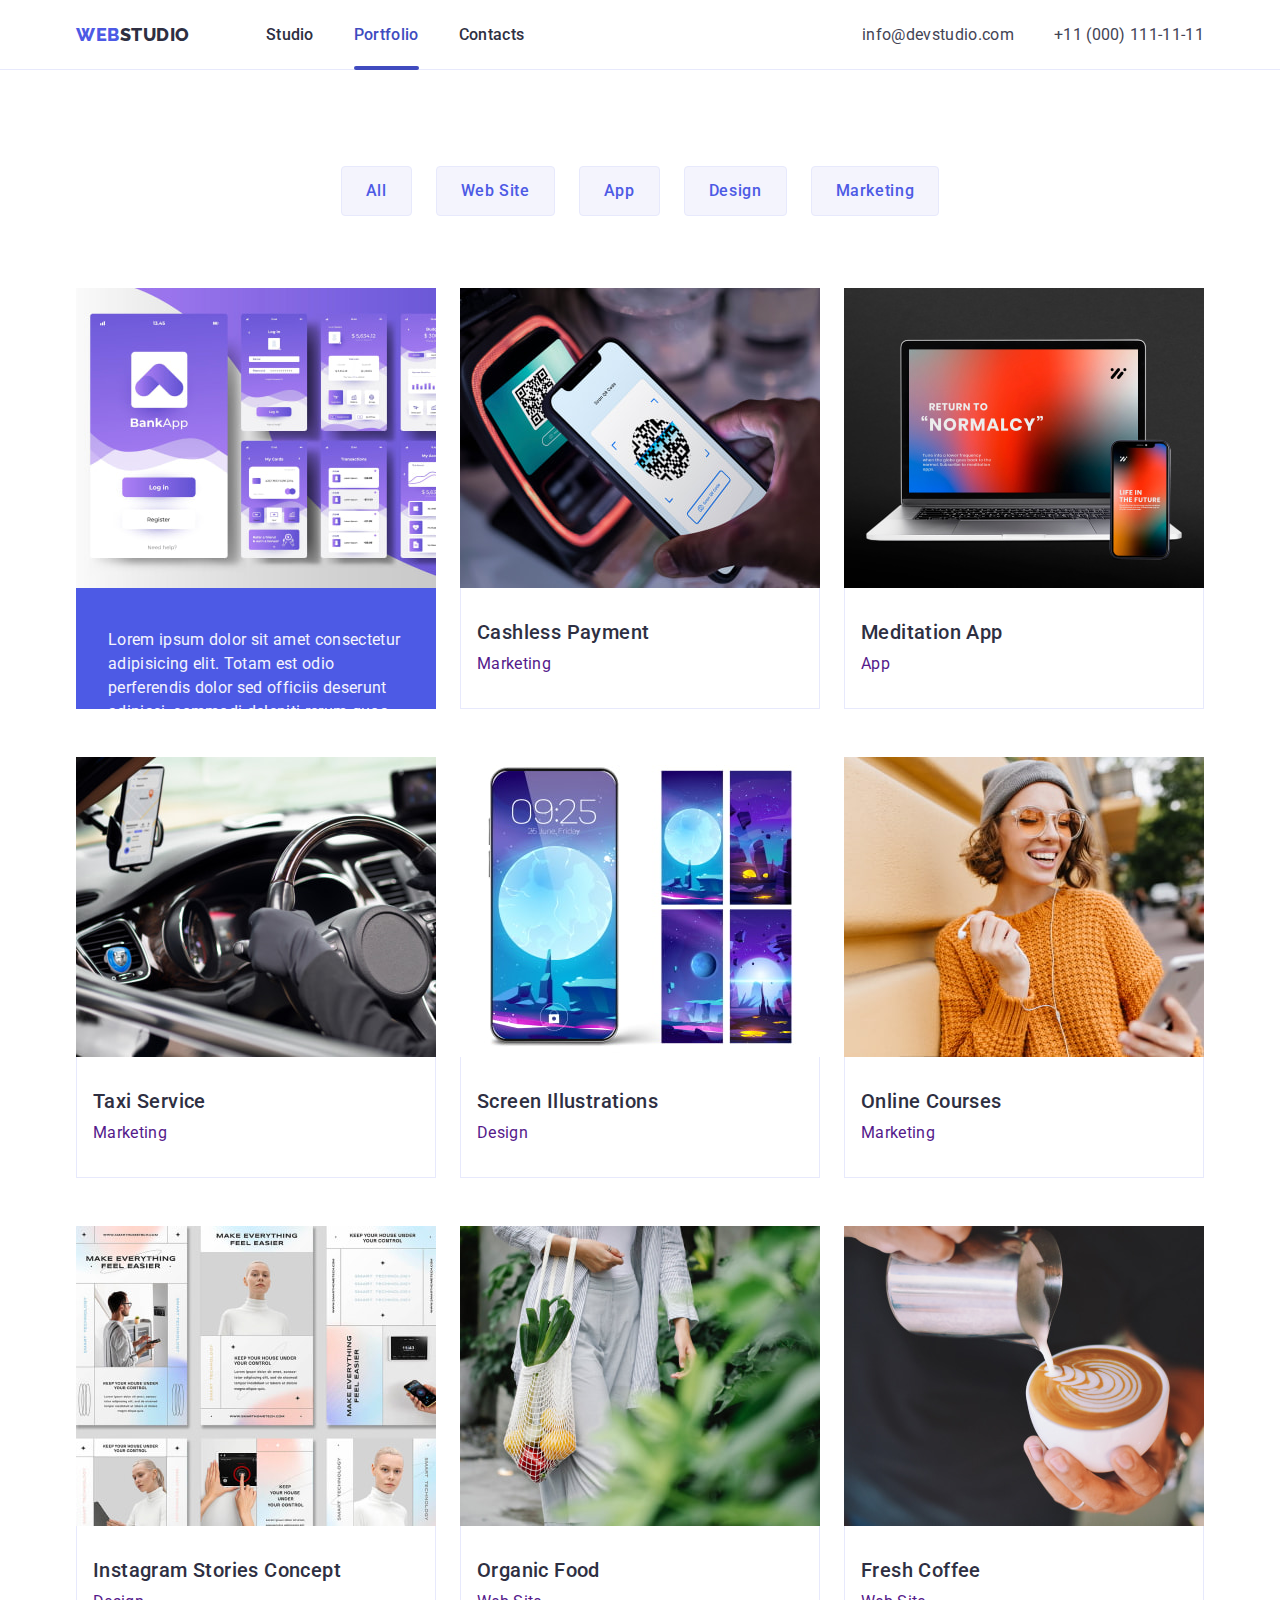
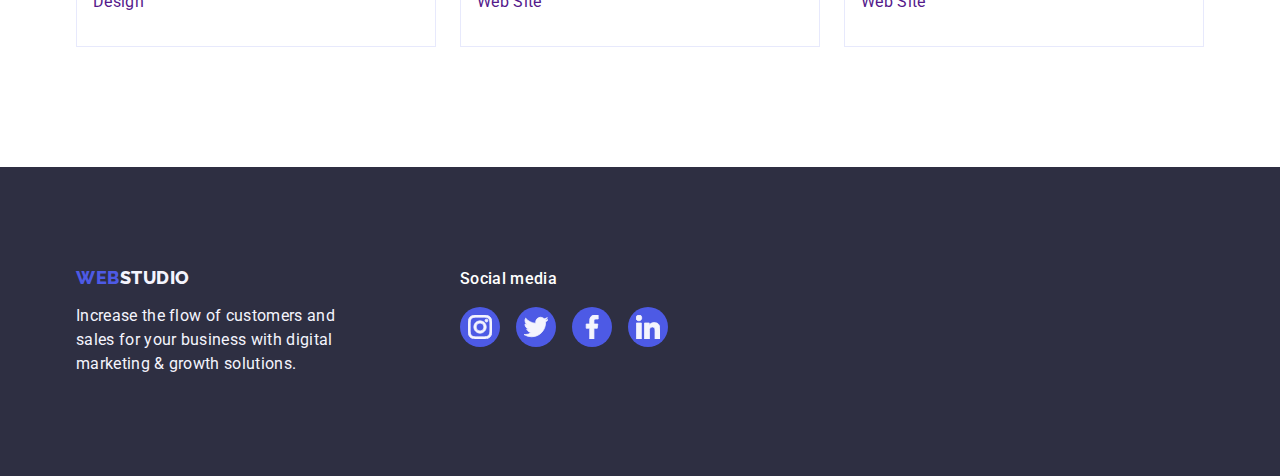
==== commit 192a9ae1: "overlay-doesnt-work" ====
--- a/portfolio.html
+++ b/portfolio.html
@@ -89,6 +89,14 @@
 
           <ul class="portfolio-list list">
             <li class="img-item">
+              <div class="overlay">
+                <p class="overlay-parafraf">
+                  Lorem ipsum dolor sit amet consectetur adipisicing elit. Totam
+                  est odio perferendis dolor sed officiis deserunt adipisci,
+                  commodi deleniti rerum quos vel quidem nisi culpa soluta
+                  voluptatum! Consequatur, culpa. Similique?
+                </p>
+              </div>
               <a class="link link-portfolio" href="">
                 <img
                   src="./images/portfolio/imgOne.jpg"
@@ -104,6 +112,7 @@
                 </div>
               </a>
             </li>
+
             <li class="img-item">
               <a class="link link-portfolio" href="">
                 <img
--- a/css/styles.css
+++ b/css/styles.css
@@ -600,10 +600,19 @@
 .img-item {
     width: calc((100% - 48px) / 3);
     transition: color 250ms cubic-bezier(0.4, 0, 0.2, 1), background-color 250ms cubic-bezier(0.4, 0, 0.2, 1), border-color 250ms cubic-bezier(0.4, 0, 0.2, 1);
+    position: relative;
+    overflow: hidden;
 }
 
 .img-item:hover {
     box-shadow: 0px 2px 1px 0px rgba(46, 47, 66, 0.08), 0px 1px 1px 0px rgba(46, 47, 66, 0.16), 0px 1px 6px 0px rgba(46, 47, 66, 0.08);
+    transition: color 250ms cubic-bezier(0.4, 0, 0.2, 1), background-color 250ms cubic-bezier(0.4, 0, 0.2, 1), border-color 250ms cubic-bezier(0.4, 0, 0.2, 1);
+}
+
+.link-portfolio:focus,
+.link-portfolio:hover,
+.link-portfolio:active {
+    color: var(--button-filter-hover);
     transition: color 250ms cubic-bezier(0.4, 0, 0.2, 1), background-color 250ms cubic-bezier(0.4, 0, 0.2, 1), border-color 250ms cubic-bezier(0.4, 0, 0.2, 1);
 }
 
@@ -611,7 +620,7 @@
     padding: 32px 16px;
     border: 1px solid var(--border);
     border-top: none;
-    }
+}
 
 .advantages-paragraf .team-paragraf {
     text-align: left;
@@ -632,6 +641,8 @@
     width: 100%;
     height: 100%;
     z-index: 100;
+    background-color:rgba(0, 0, 0, 0.3);
+    transition: opacity 1000ms ease-out, visibility 1000ms ease-out;
     
 }
 
@@ -647,12 +658,14 @@
     position: absolute;
     top: 50%;
     left: 50%;
-    transform: translateX(-50%) translateY(-67%);
+    transform: translateX(-50%) translateY(-50%);
     width: 408px;
     height: 584px;
     border-radius: 4px;
     background: var(--modal-back);
     box-shadow: 0px 2px 1px 0px rgba(0, 0, 0, 0.20), 0px 1px 3px 0px rgba(0, 0, 0, 0.12), 0px 1px 1px 0px rgba(0, 0, 0, 0.14);
+    transform: translate(-50%, -50%) scale(1);
+    
 }
 
 .modal-btn {
@@ -675,5 +688,39 @@
 .modal-btn:active {
     fill: var(--page);
     background-color: var(--button-filter-hover);
-    transition: color 2500ms cubic-bezier(0.4, 0, 0.2, 1), background-color 250ms cubic-bezier(0.4, 0, 0.2, 1), border-color 250ms cubic-bezier(0.4, 0, 0.2, 1);
-}
+    transition: color 250ms cubic-bezier(0.4, 0, 0.2, 1), background-color 250ms cubic-bezier(0.4, 0, 0.2, 1), border-color 250ms cubic-bezier(0.4, 0, 0.2, 1);
+}
+
+.overlay {
+background-color: var(--brand);
+padding-top: 40px;
+padding-left: 32px;
+padding-right: 32px;
+padding-bottom: 164px;
+display: flex;
+align-items: center;
+flex-direction: column;
+font-size: 16px;
+font-family: Roboto;
+font-style: normal;
+font-weight: 400;
+line-height: 24px;
+letter-spacing: 0.32px;
+position: absolute;
+width: 100%;
+height: 300px;
+flex-shrink: 0;
+top: 0;
+left: 0;
+transform: translateY(300px);
+transition: transform 250ms cubic-bezier(0.4, 0, 0.2, 1);
+}
+
+.img-item:hover .overlay {
+    transform: translateY(0);
+    transition: transform 250ms cubic-bezier(0.4, 0, 0.2, 1);
+}
+
+.overlay-parafraf {
+    color: var(--logo-down);
+}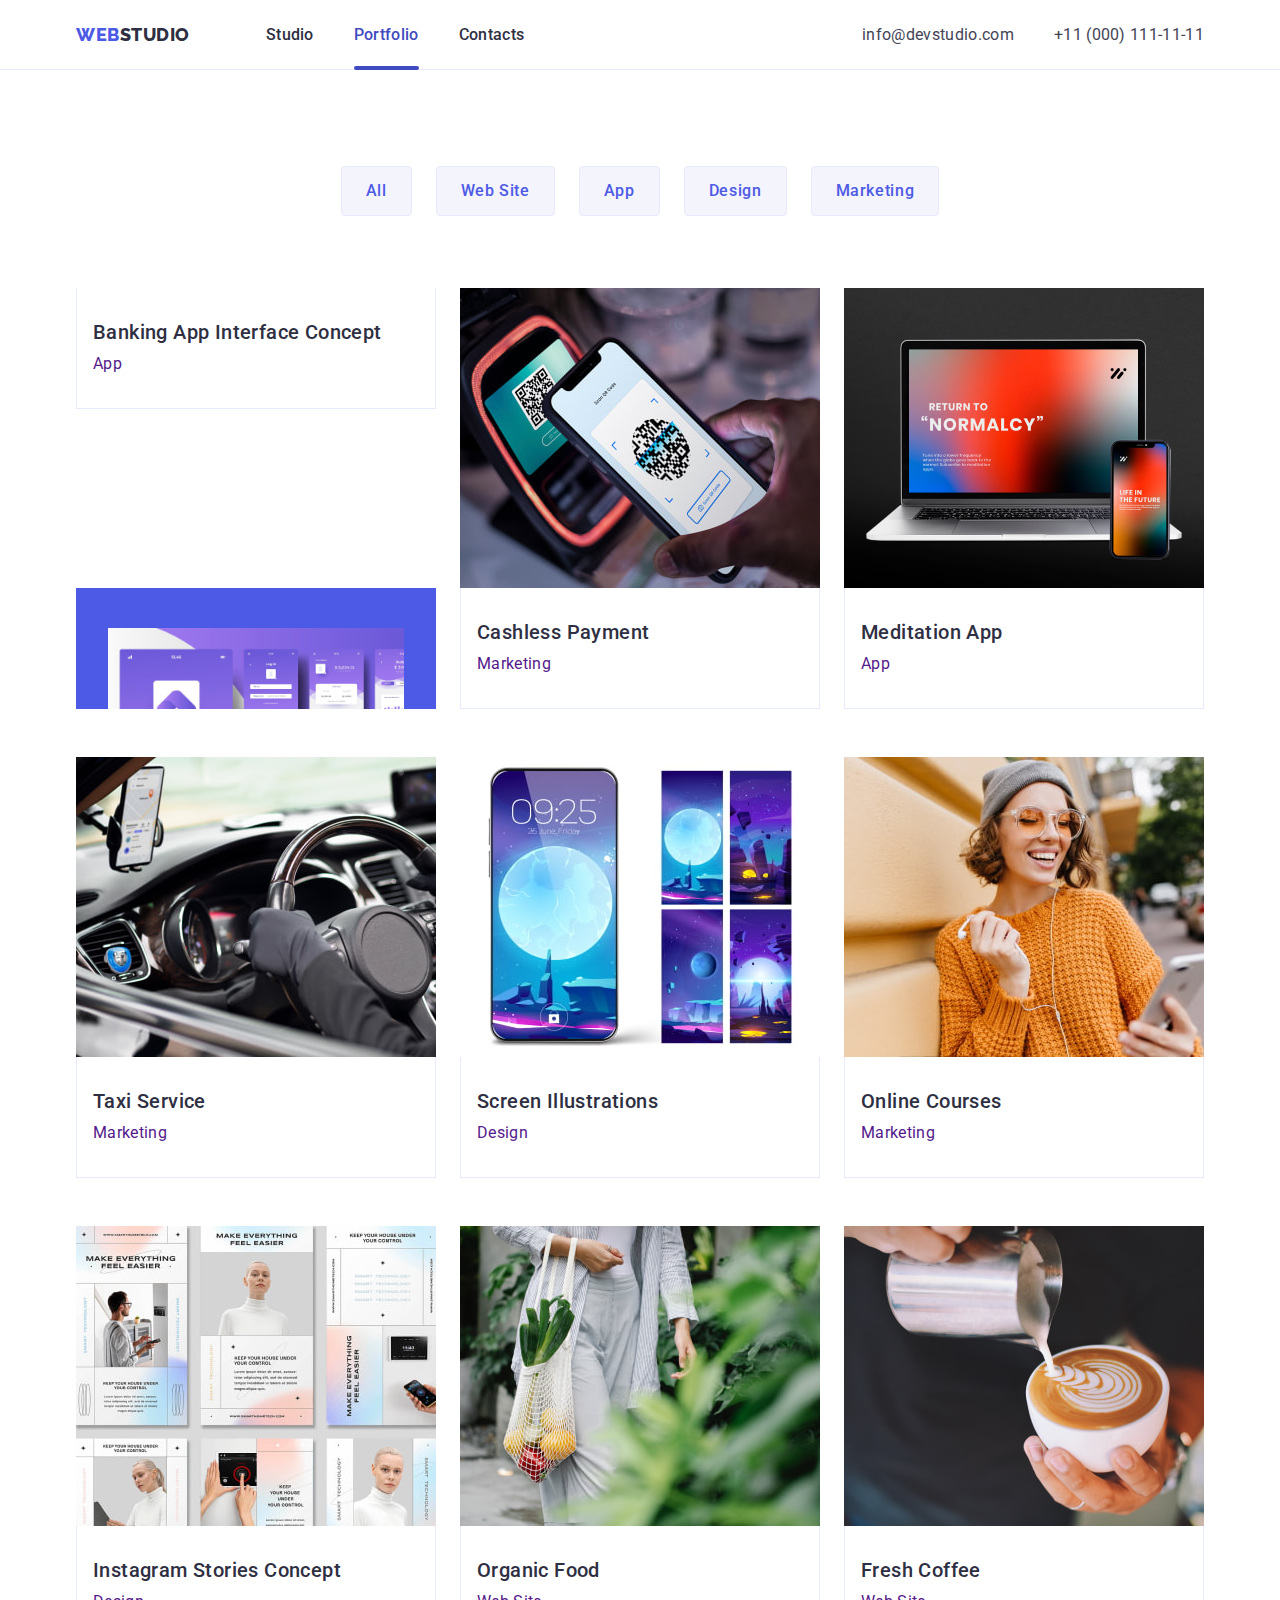
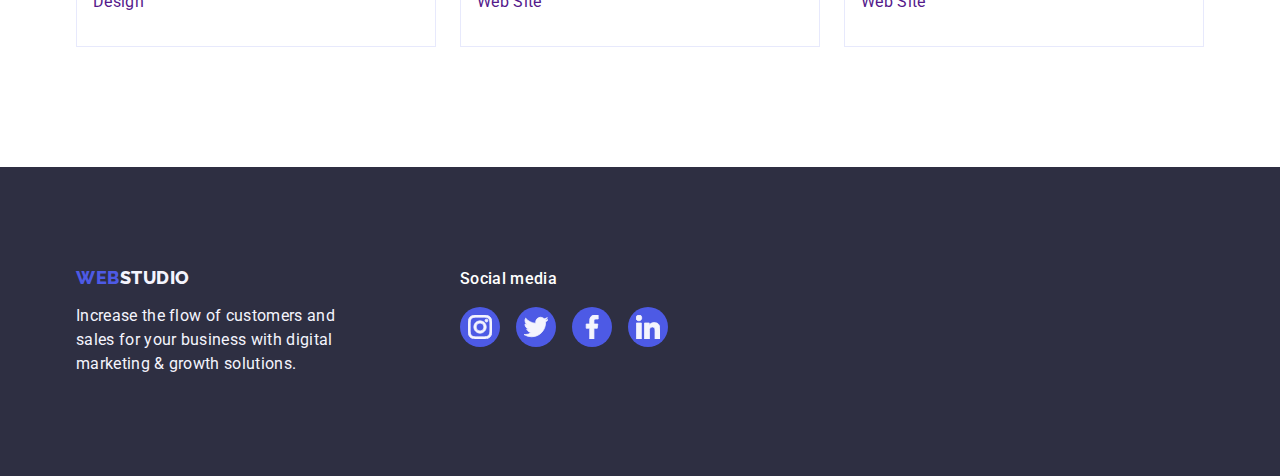
==== commit 41bb53cd: "overlay-is-bad" ====
--- a/portfolio.html
+++ b/portfolio.html
@@ -89,21 +89,21 @@
 
           <ul class="portfolio-list list">
             <li class="img-item">
-              <div class="overlay">
-                <p class="overlay-parafraf">
-                  Lorem ipsum dolor sit amet consectetur adipisicing elit. Totam
-                  est odio perferendis dolor sed officiis deserunt adipisci,
-                  commodi deleniti rerum quos vel quidem nisi culpa soluta
-                  voluptatum! Consequatur, culpa. Similique?
-                </p>
-              </div>
-              <a class="link link-portfolio" href="">
-                <img
-                  src="./images/portfolio/imgOne.jpg"
-                  width="360"
-                  height="300"
-                  alt="Pages of banking interface in the screen og smartphone"
-                />
+              <a class="link link-portfolio" href="">
+                <div class="overlay">
+                  <img
+                    src="./images/portfolio/imgOne.jpg"
+                    width="360"
+                    height="300"
+                    alt="Pages of banking interface in the screen og smartphone"
+                  />
+                  <p class="overlay-parafraf">
+                    Lorem ipsum dolor sit amet consectetur adipisicing elit.
+                    Totam est odio perferendis dolor sed officiis deserunt
+                    adipisci, commodi deleniti rerum quos vel quidem nisi culpa
+                    soluta voluptatum! Consequatur, culpa. Similique?
+                  </p>
+                </div>
                 <div class="card-portfolio">
                   <h2 class="third-title portfolio-second">
                     Banking App Interface Concept
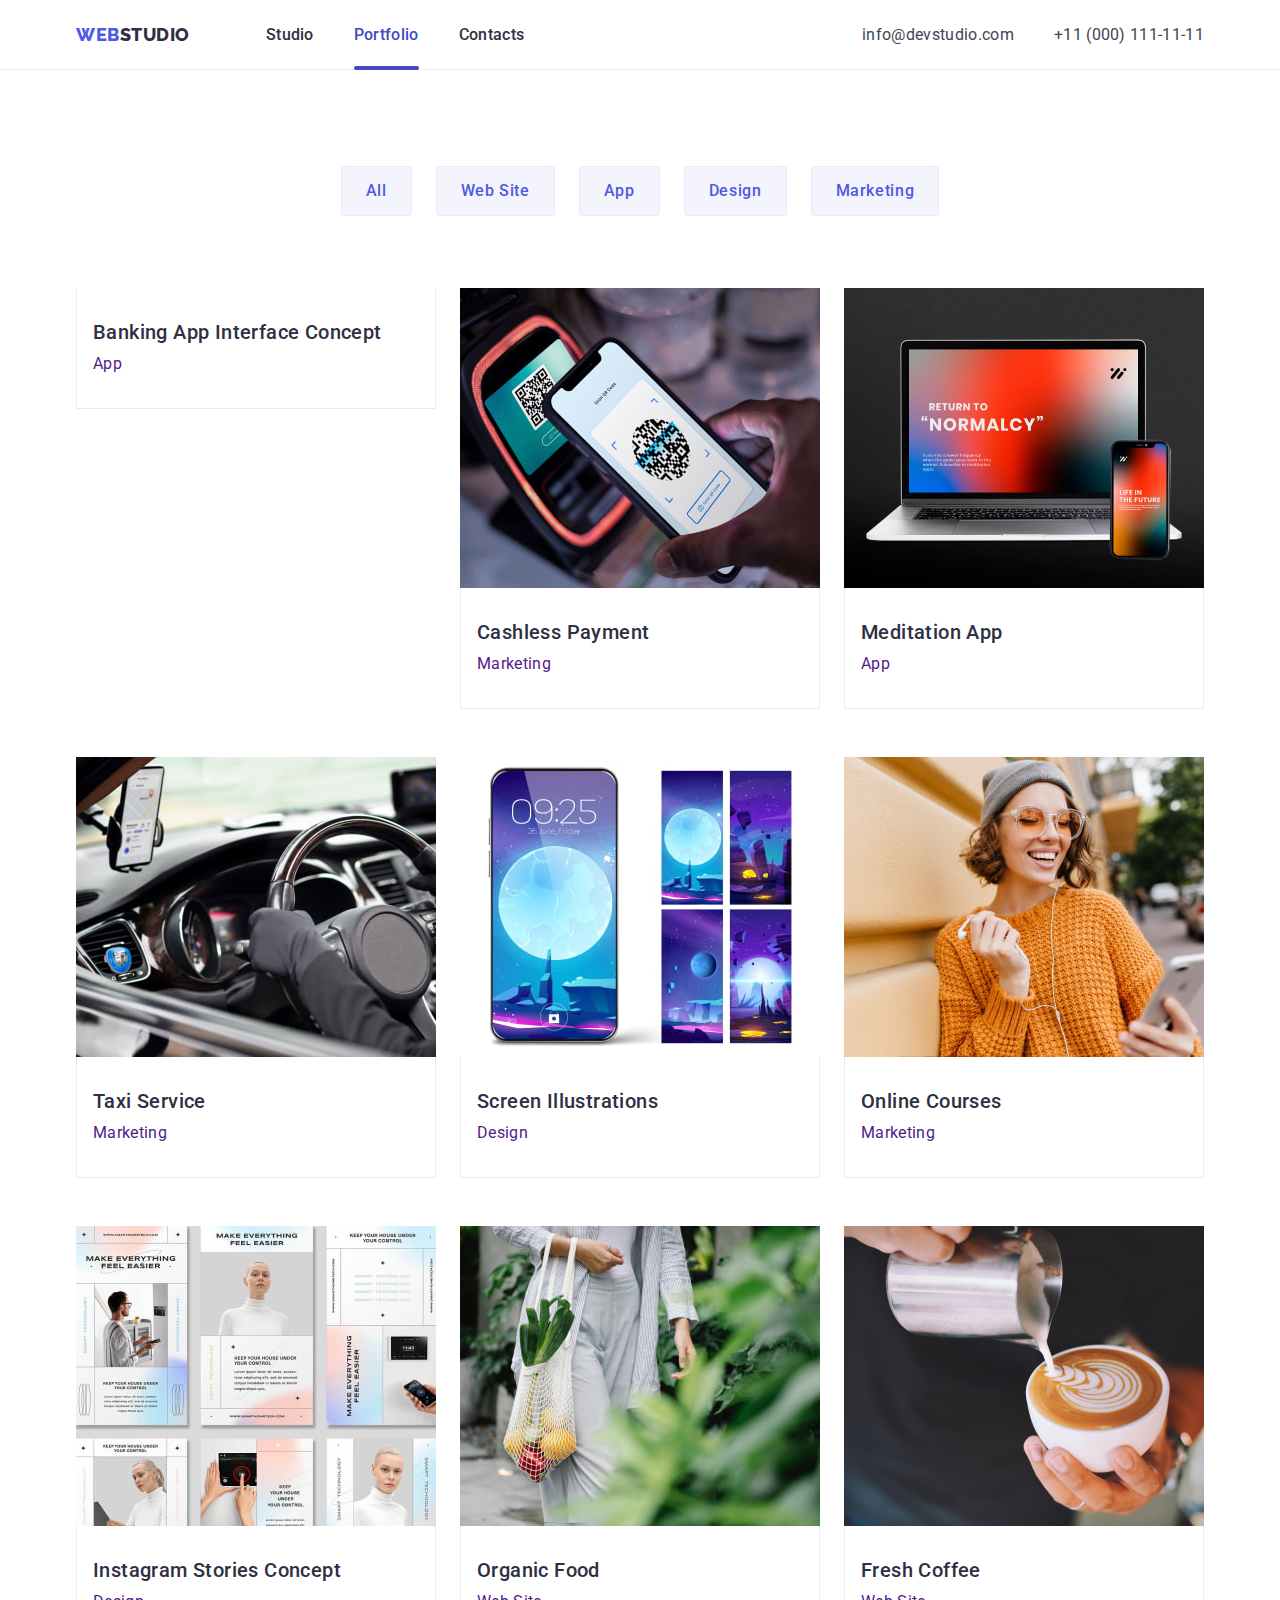
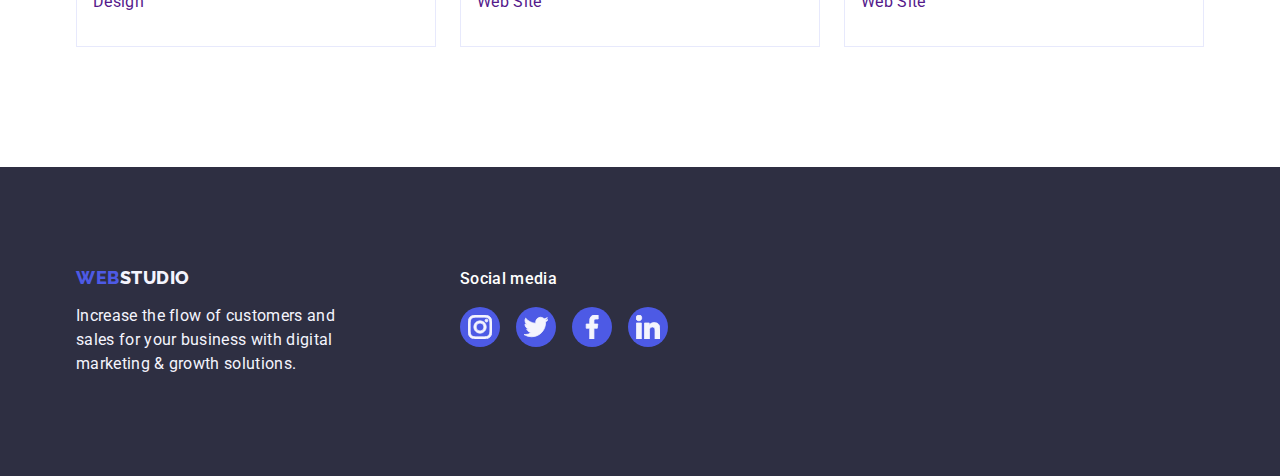
==== commit b5739863: "the-same" ====
--- a/portfolio.html
+++ b/portfolio.html
@@ -97,7 +97,7 @@
                     height="300"
                     alt="Pages of banking interface in the screen og smartphone"
                   />
-                  <p class="overlay-parafraf">
+                  <p class="overlay-paragraf">
                     Lorem ipsum dolor sit amet consectetur adipisicing elit.
                     Totam est odio perferendis dolor sed officiis deserunt
                     adipisci, commodi deleniti rerum quos vel quidem nisi culpa
--- a/css/styles.css
+++ b/css/styles.css
@@ -692,7 +692,38 @@
 }
 
 .overlay {
-background-color: var(--brand);
+    display: flex;
+    width: 100%;
+    height: 100%;
+    flex-direction: column;
+    flex-shrink: 0;
+    color: var(--page);
+    font-size: 16px;
+    line-height: 1.5;
+    letter-spacing: 0.32px;
+    background-color: var(--brand);
+    align-items: center;
+    text-align: center;
+    padding: 40px 32px;
+    position: absolute;
+    top: 0;
+    left: 0;
+    transform: translateY(100%);
+    transition: transform 250ms cubic-bezier(0.4, 0, 0.2, 1);
+}
+
+.img-item:hover .overlay {
+    transform: translateY(0);
+    transition: transform 250ms cubic-bezier(0.4, 0, 0.2, 1);
+}
+
+.overlay-parafraf {
+    color: var(--logo-down);
+    transform: translateY(100%);
+}
+
+
+<!-- background-color: var(--brand);
 padding-top: 40px;
 padding-left: 32px;
 padding-right: 32px;
@@ -712,15 +743,5 @@
 flex-shrink: 0;
 top: 0;
 left: 0;
-transform: translateY(300px);
-transition: transform 250ms cubic-bezier(0.4, 0, 0.2, 1);
-}
-
-.img-item:hover .overlay {
-    transform: translateY(0);
-    transition: transform 250ms cubic-bezier(0.4, 0, 0.2, 1);
-}
-
-.overlay-parafraf {
-    color: var(--logo-down);
-}+transform: translateY(100%px);
+transition: transform 250ms cubic-bezier(0.4, 0, 0.2, 1); -->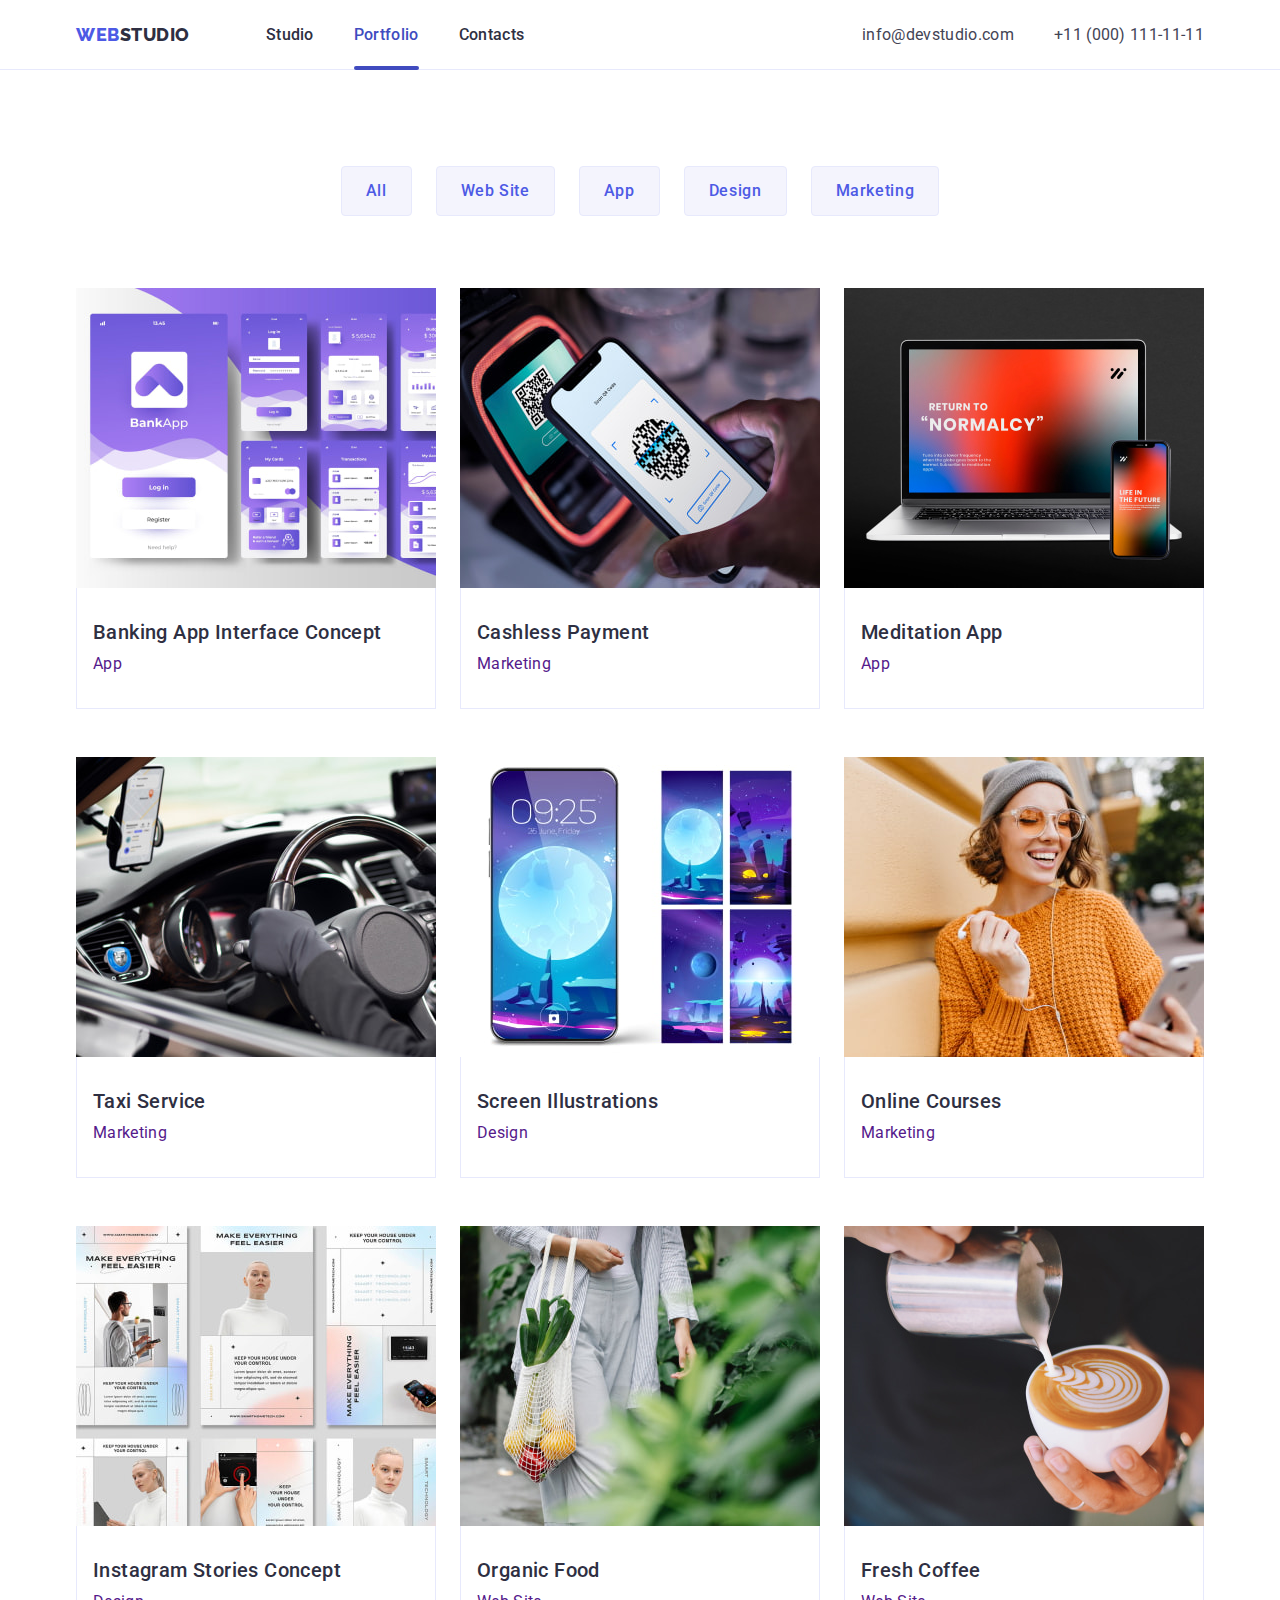
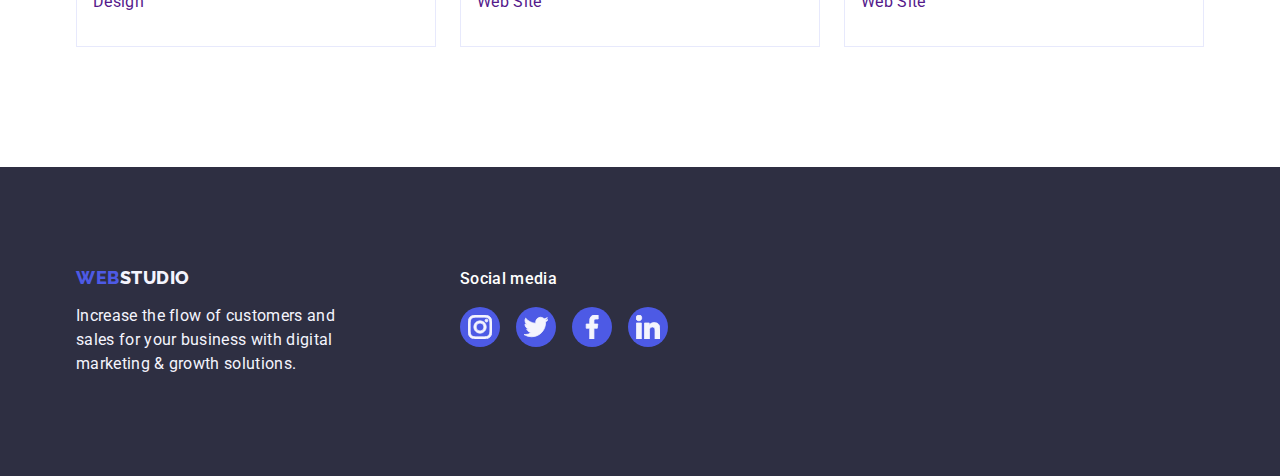
==== commit 84ad3336: "overlay-done" ====
--- a/portfolio.html
+++ b/portfolio.html
@@ -112,15 +112,22 @@
                 </div>
               </a>
             </li>
-
-            <li class="img-item">
-              <a class="link link-portfolio" href="">
-                <img
-                  src="./images/portfolio/imgTwo.jpg"
-                  width="360"
-                  height="300"
-                  alt="One man does cashless payment with his smartphone"
-                />
+            <li class="img-item">
+              <a class="link link-portfolio" href="">
+                <div class="overlay">
+                  <img
+                    src="./images/portfolio/imgTwo.jpg"
+                    width="360"
+                    height="300"
+                    alt="One man does cashless payment with his smartphone"
+                  />
+                  <p class="overlay-paragraf">
+                    Lorem ipsum dolor sit amet consectetur adipisicing elit.
+                    Totam est odio perferendis dolor sed officiis deserunt
+                    adipisci, commodi deleniti rerum quos vel quidem nisi culpa
+                    soluta voluptatum! Consequatur, culpa. Similique?
+                  </p>
+                </div>
                 <div class="card-portfolio">
                   <h2 class="third-title portfolio-second">Cashless Payment</h2>
                   <p class="portfolio-paragraf">Marketing</p>
@@ -129,12 +136,20 @@
             </li>
             <li class="img-item">
               <a class="link link-portfolio" href="">
-                <img
-                  src="./images/portfolio/imgThree.jpg"
-                  width="360"
-                  height="300"
-                  alt="Computer monitor and smartphone screen with App for meditation"
-                />
+                <div class="overlay">
+                  <img
+                    src="./images/portfolio/imgThree.jpg"
+                    width="360"
+                    height="300"
+                    alt="Computer monitor and smartphone screen with App for meditation"
+                  />
+                  <p class="overlay-paragraf">
+                    Lorem ipsum dolor sit amet consectetur adipisicing elit.
+                    Totam est odio perferendis dolor sed officiis deserunt
+                    adipisci, commodi deleniti rerum quos vel quidem nisi culpa
+                    soluta voluptatum! Consequatur, culpa. Similique?
+                  </p>
+                </div>
                 <div class="card-portfolio">
                   <h2 class="third-title portfolio-second">Meditation App</h2>
                   <p class="portfolio-paragraf">App</p>
@@ -143,12 +158,20 @@
             </li>
             <li class="img-item">
               <a class="link link-portfolio" href="">
-                <img
-                  src="./images/portfolio/imgFour.jpg"
-                  width="360"
-                  height="300"
-                  alt="Driver in the car uses taxi service"
-                />
+                <div class="overlay">
+                  <img
+                    src="./images/portfolio/imgFour.jpg"
+                    width="360"
+                    height="300"
+                    alt="Driver in the car uses taxi service"
+                  />
+                  <p class="overlay-paragraf">
+                    Lorem ipsum dolor sit amet consectetur adipisicing elit.
+                    Totam est odio perferendis dolor sed officiis deserunt
+                    adipisci, commodi deleniti rerum quos vel quidem nisi culpa
+                    soluta voluptatum! Consequatur, culpa. Similique?
+                  </p>
+                </div>
                 <div class="card-portfolio">
                   <h2 class="third-title portfolio-second">Taxi Service</h2>
                   <p class="portfolio-paragraf">Marketing</p>
@@ -157,12 +180,20 @@
             </li>
             <li class="img-item">
               <a class="link link-portfolio" href="">
-                <img
-                  src="./images/portfolio/imgFive.jpg"
-                  width="360"
-                  height="300"
-                  alt="Design for smartphone with screen illustration shows Moon and mountain rocks"
-                />
+                <div class="overlay">
+                  <img
+                    src="./images/portfolio/imgFive.jpg"
+                    width="360"
+                    height="300"
+                    alt="Design for smartphone with screen illustration shows Moon and mountain rocks"
+                  />
+                  <p class="overlay-paragraf">
+                    Lorem ipsum dolor sit amet consectetur adipisicing elit.
+                    Totam est odio perferendis dolor sed officiis deserunt
+                    adipisci, commodi deleniti rerum quos vel quidem nisi culpa
+                    soluta voluptatum! Consequatur, culpa. Similique?
+                  </p>
+                </div>
                 <div class="card-portfolio">
                   <h2 class="third-title portfolio-second">
                     Screen Illustrations
@@ -173,12 +204,20 @@
             </li>
             <li class="img-item">
               <a class="link link-portfolio" href="">
-                <img
-                  src="./images/portfolio/imgSix.jpg"
-                  width="360"
-                  height="300"
-                  alt="One lady wearing in yellow sweater and grey hat is looking on her smartphone and learning online course"
-                />
+                <div class="overlay">
+                  <img
+                    src="./images/portfolio/imgSix.jpg"
+                    width="360"
+                    height="300"
+                    alt="One lady wearing in yellow sweater and grey hat is looking on her smartphone and learning online course"
+                  />
+                  <p class="overlay-paragraf">
+                    Lorem ipsum dolor sit amet consectetur adipisicing elit.
+                    Totam est odio perferendis dolor sed officiis deserunt
+                    adipisci, commodi deleniti rerum quos vel quidem nisi culpa
+                    soluta voluptatum! Consequatur, culpa. Similique?
+                  </p>
+                </div>
                 <div class="card-portfolio">
                   <h2 class="third-title portfolio-second">Online Courses</h2>
                   <p class="portfolio-paragraf">Marketing</p>
@@ -187,12 +226,20 @@
             </li>
             <li class="img-item">
               <a class="link link-portfolio" href="">
-                <img
-                  src="./images/portfolio/imgSeven.jpg"
-                  width="360"
-                  height="300"
-                  alt="Six Instagram stories concept pages designed in light colors with man and woman in the pictures"
-                />
+                <div class="overlay">
+                  <img
+                    src="./images/portfolio/imgSeven.jpg"
+                    width="360"
+                    height="300"
+                    alt="Six Instagram stories concept pages designed in light colors with man and woman in the pictures"
+                  />
+                  <p class="overlay-paragraf">
+                    Lorem ipsum dolor sit amet consectetur adipisicing elit.
+                    Totam est odio perferendis dolor sed officiis deserunt
+                    adipisci, commodi deleniti rerum quos vel quidem nisi culpa
+                    soluta voluptatum! Consequatur, culpa. Similique?
+                  </p>
+                </div>
                 <div class="card-portfolio">
                   <h2 class="third-title portfolio-second">
                     Instagram Stories Concept
@@ -203,12 +250,20 @@
             </li>
             <li class="img-item">
               <a class="link link-portfolio" href="">
-                <img
-                  src="./images/portfolio/imgEight.jpg"
-                  width="360"
-                  height="300"
-                  alt="Women keeps a bag with organic fruits and vegetables"
-                />
+                <div class="overlay">
+                  <img
+                    src="./images/portfolio/imgEight.jpg"
+                    width="360"
+                    height="300"
+                    alt="Women keeps a bag with organic fruits and vegetables"
+                  />
+                  <p class="overlay-paragraf">
+                    Lorem ipsum dolor sit amet consectetur adipisicing elit.
+                    Totam est odio perferendis dolor sed officiis deserunt
+                    adipisci, commodi deleniti rerum quos vel quidem nisi culpa
+                    soluta voluptatum! Consequatur, culpa. Similique?
+                  </p>
+                </div>
                 <div class="card-portfolio">
                   <h2 class="third-title portfolio-second">Organic Food</h2>
                   <p class="portfolio-paragraf">Web Site</p>
@@ -217,12 +272,20 @@
             </li>
             <li class="img-item">
               <a class="link link-portfolio" href="">
-                <img
-                  src="./images/portfolio/imgNine.jpg"
-                  width="360"
-                  height="300"
-                  alt="A man makes a cappucino"
-                />
+                <div class="overlay">
+                  <img
+                    src="./images/portfolio/imgNine.jpg"
+                    width="360"
+                    height="300"
+                    alt="A man makes a cappucino"
+                  />
+                  <p class="overlay-paragraf">
+                    Lorem ipsum dolor sit amet consectetur adipisicing elit.
+                    Totam est odio perferendis dolor sed officiis deserunt
+                    adipisci, commodi deleniti rerum quos vel quidem nisi culpa
+                    soluta voluptatum! Consequatur, culpa. Similique?
+                  </p>
+                </div>
                 <div class="card-portfolio">
                   <h2 class="third-title portfolio-second">Fresh Coffee</h2>
                   <p class="portfolio-paragraf">Web Site</p>
--- a/css/styles.css
+++ b/css/styles.css
@@ -600,8 +600,6 @@
 .img-item {
     width: calc((100% - 48px) / 3);
     transition: color 250ms cubic-bezier(0.4, 0, 0.2, 1), background-color 250ms cubic-bezier(0.4, 0, 0.2, 1), border-color 250ms cubic-bezier(0.4, 0, 0.2, 1);
-    position: relative;
-    overflow: hidden;
 }
 
 .img-item:hover {
@@ -665,7 +663,6 @@
     background: var(--modal-back);
     box-shadow: 0px 2px 1px 0px rgba(0, 0, 0, 0.20), 0px 1px 3px 0px rgba(0, 0, 0, 0.12), 0px 1px 1px 0px rgba(0, 0, 0, 0.14);
     transform: translate(-50%, -50%) scale(1);
-    
 }
 
 .modal-btn {
@@ -692,56 +689,34 @@
 }
 
 .overlay {
-    display: flex;
-    width: 100%;
-    height: 100%;
-    flex-direction: column;
-    flex-shrink: 0;
-    color: var(--page);
-    font-size: 16px;
-    line-height: 1.5;
-    letter-spacing: 0.32px;
-    background-color: var(--brand);
-    align-items: center;
-    text-align: center;
-    padding: 40px 32px;
-    position: absolute;
-    top: 0;
-    left: 0;
-    transform: translateY(100%);
-    transition: transform 250ms cubic-bezier(0.4, 0, 0.2, 1);
-}
-
-.img-item:hover .overlay {
-    transform: translateY(0);
-    transition: transform 250ms cubic-bezier(0.4, 0, 0.2, 1);
-}
-
-.overlay-parafraf {
-    color: var(--logo-down);
-    transform: translateY(100%);
-}
-
-
-<!-- background-color: var(--brand);
-padding-top: 40px;
-padding-left: 32px;
-padding-right: 32px;
-padding-bottom: 164px;
-display: flex;
-align-items: center;
-flex-direction: column;
-font-size: 16px;
-font-family: Roboto;
-font-style: normal;
-font-weight: 400;
-line-height: 24px;
-letter-spacing: 0.32px;
-position: absolute;
-width: 100%;
-height: 300px;
-flex-shrink: 0;
-top: 0;
-left: 0;
-transform: translateY(100%px);
-transition: transform 250ms cubic-bezier(0.4, 0, 0.2, 1); -->+    position: relative;
+    overflow: hidden;
+}
+
+.link-portfolio:hover .overlay-paragraf,
+.link-portfolio:focus .overlay-paragraf {
+    transform: translateY(0%);
+}
+
+.overlay-paragraf {
+    display: flex;
+        width: 100%;
+        height: 100%;
+        flex-direction: column;
+        flex-shrink: 0;
+        color: var(--page);
+        font-size: 16px;
+        line-height: 1.5;
+        letter-spacing: 0.32px;
+        background-color: var(--brand);
+        align-items: center;
+        text-align: center;
+        padding: 40px 32px;
+        position: absolute;
+        top: 0;
+        left: 0;
+        transform: translateY(100%);
+        transition: transform 250ms cubic-bezier(0.4, 0, 0.2, 1);
+}
+
+
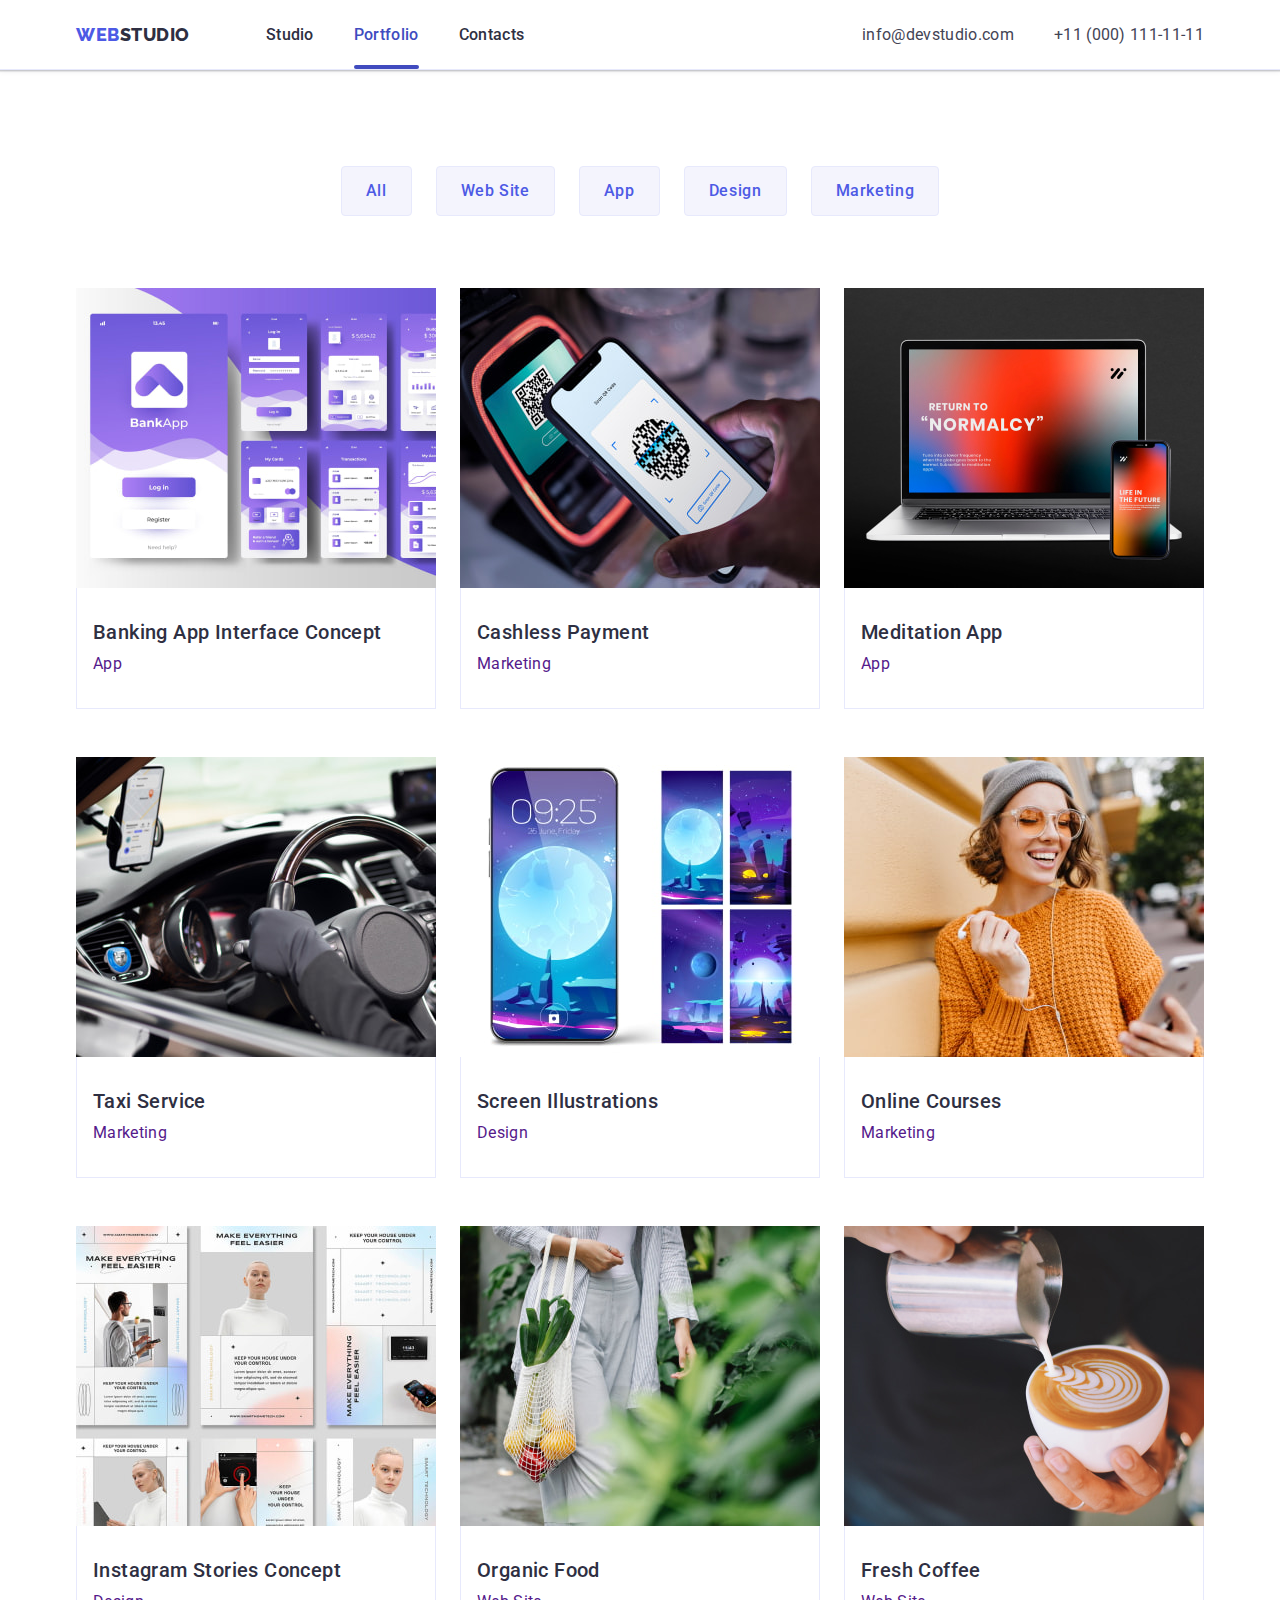
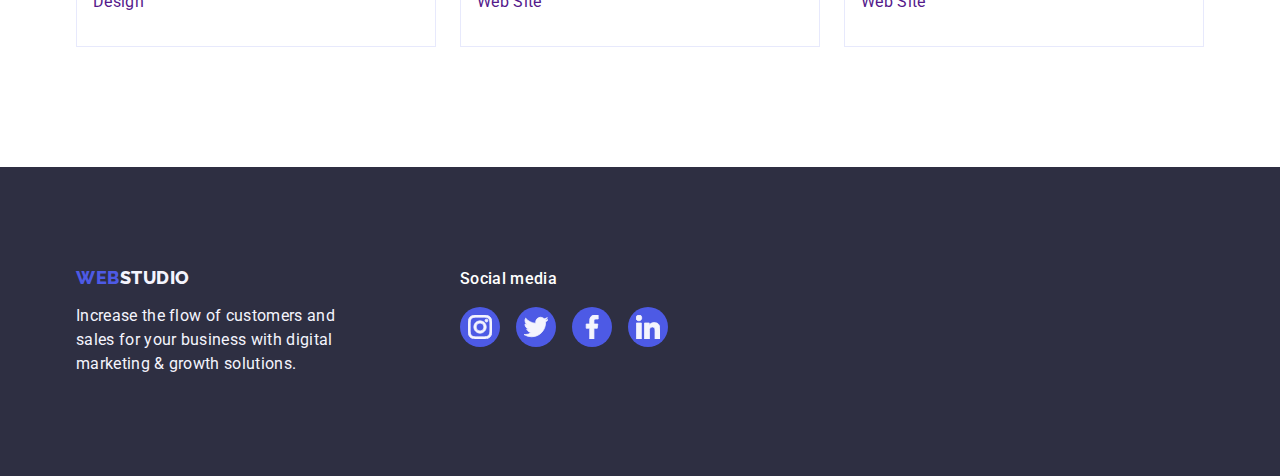
==== commit 36f8b3a9: "after-second-check" ====
--- a/portfolio.html
+++ b/portfolio.html
@@ -98,10 +98,9 @@
                     alt="Pages of banking interface in the screen og smartphone"
                   />
                   <p class="overlay-paragraf">
-                    Lorem ipsum dolor sit amet consectetur adipisicing elit.
-                    Totam est odio perferendis dolor sed officiis deserunt
-                    adipisci, commodi deleniti rerum quos vel quidem nisi culpa
-                    soluta voluptatum! Consequatur, culpa. Similique?
+                    14 Stylish and User-Friendly App Design Concepts · Task
+                    Manager App · Calorie Tracker App · Exotic Fruit Ecommerce
+                    App · Cloud Storage App
                   </p>
                 </div>
                 <div class="card-portfolio">
@@ -122,10 +121,9 @@
                     alt="One man does cashless payment with his smartphone"
                   />
                   <p class="overlay-paragraf">
-                    Lorem ipsum dolor sit amet consectetur adipisicing elit.
-                    Totam est odio perferendis dolor sed officiis deserunt
-                    adipisci, commodi deleniti rerum quos vel quidem nisi culpa
-                    soluta voluptatum! Consequatur, culpa. Similique?
+                    14 Stylish and User-Friendly App Design Concepts · Task
+                    Manager App · Calorie Tracker App · Exotic Fruit Ecommerce
+                    App · Cloud Storage App
                   </p>
                 </div>
                 <div class="card-portfolio">
@@ -144,10 +142,9 @@
                     alt="Computer monitor and smartphone screen with App for meditation"
                   />
                   <p class="overlay-paragraf">
-                    Lorem ipsum dolor sit amet consectetur adipisicing elit.
-                    Totam est odio perferendis dolor sed officiis deserunt
-                    adipisci, commodi deleniti rerum quos vel quidem nisi culpa
-                    soluta voluptatum! Consequatur, culpa. Similique?
+                    14 Stylish and User-Friendly App Design Concepts · Task
+                    Manager App · Calorie Tracker App · Exotic Fruit Ecommerce
+                    App · Cloud Storage App
                   </p>
                 </div>
                 <div class="card-portfolio">
@@ -166,10 +163,9 @@
                     alt="Driver in the car uses taxi service"
                   />
                   <p class="overlay-paragraf">
-                    Lorem ipsum dolor sit amet consectetur adipisicing elit.
-                    Totam est odio perferendis dolor sed officiis deserunt
-                    adipisci, commodi deleniti rerum quos vel quidem nisi culpa
-                    soluta voluptatum! Consequatur, culpa. Similique?
+                    14 Stylish and User-Friendly App Design Concepts · Task
+                    Manager App · Calorie Tracker App · Exotic Fruit Ecommerce
+                    App · Cloud Storage App
                   </p>
                 </div>
                 <div class="card-portfolio">
@@ -188,10 +184,9 @@
                     alt="Design for smartphone with screen illustration shows Moon and mountain rocks"
                   />
                   <p class="overlay-paragraf">
-                    Lorem ipsum dolor sit amet consectetur adipisicing elit.
-                    Totam est odio perferendis dolor sed officiis deserunt
-                    adipisci, commodi deleniti rerum quos vel quidem nisi culpa
-                    soluta voluptatum! Consequatur, culpa. Similique?
+                    14 Stylish and User-Friendly App Design Concepts · Task
+                    Manager App · Calorie Tracker App · Exotic Fruit Ecommerce
+                    App · Cloud Storage App
                   </p>
                 </div>
                 <div class="card-portfolio">
@@ -212,10 +207,9 @@
                     alt="One lady wearing in yellow sweater and grey hat is looking on her smartphone and learning online course"
                   />
                   <p class="overlay-paragraf">
-                    Lorem ipsum dolor sit amet consectetur adipisicing elit.
-                    Totam est odio perferendis dolor sed officiis deserunt
-                    adipisci, commodi deleniti rerum quos vel quidem nisi culpa
-                    soluta voluptatum! Consequatur, culpa. Similique?
+                    14 Stylish and User-Friendly App Design Concepts · Task
+                    Manager App · Calorie Tracker App · Exotic Fruit Ecommerce
+                    App · Cloud Storage App
                   </p>
                 </div>
                 <div class="card-portfolio">
@@ -234,10 +228,9 @@
                     alt="Six Instagram stories concept pages designed in light colors with man and woman in the pictures"
                   />
                   <p class="overlay-paragraf">
-                    Lorem ipsum dolor sit amet consectetur adipisicing elit.
-                    Totam est odio perferendis dolor sed officiis deserunt
-                    adipisci, commodi deleniti rerum quos vel quidem nisi culpa
-                    soluta voluptatum! Consequatur, culpa. Similique?
+                    14 Stylish and User-Friendly App Design Concepts · Task
+                    Manager App · Calorie Tracker App · Exotic Fruit Ecommerce
+                    App · Cloud Storage App
                   </p>
                 </div>
                 <div class="card-portfolio">
@@ -258,10 +251,9 @@
                     alt="Women keeps a bag with organic fruits and vegetables"
                   />
                   <p class="overlay-paragraf">
-                    Lorem ipsum dolor sit amet consectetur adipisicing elit.
-                    Totam est odio perferendis dolor sed officiis deserunt
-                    adipisci, commodi deleniti rerum quos vel quidem nisi culpa
-                    soluta voluptatum! Consequatur, culpa. Similique?
+                    14 Stylish and User-Friendly App Design Concepts · Task
+                    Manager App · Calorie Tracker App · Exotic Fruit Ecommerce
+                    App · Cloud Storage App
                   </p>
                 </div>
                 <div class="card-portfolio">
@@ -280,10 +272,9 @@
                     alt="A man makes a cappucino"
                   />
                   <p class="overlay-paragraf">
-                    Lorem ipsum dolor sit amet consectetur adipisicing elit.
-                    Totam est odio perferendis dolor sed officiis deserunt
-                    adipisci, commodi deleniti rerum quos vel quidem nisi culpa
-                    soluta voluptatum! Consequatur, culpa. Similique?
+                    14 Stylish and User-Friendly App Design Concepts · Task
+                    Manager App · Calorie Tracker App · Exotic Fruit Ecommerce
+                    App · Cloud Storage App
                   </p>
                 </div>
                 <div class="card-portfolio">
@@ -312,44 +303,28 @@
           <p class="paragraf-social">Social media</p>
           <ul class="socialmedia-list">
             <li class="socialmedia-item">
-              <a
-                class="insta social-link social-link-footer"
-                href=""
-                target="_blank"
-              >
+              <a class="social-link social-link-footer" href="" target="_blank">
                 <svg class="social" width="24" height="24">
                   <use href="./images/icons.svg#icon-instagram"></use>
                 </svg>
               </a>
             </li>
             <li class="socialmedia-item">
-              <a
-                class="twit social-link social-link-footer"
-                href=""
-                target="_blank"
-              >
+              <a class="social-link social-link-footer" href="" target="_blank">
                 <svg class="social" width="24" height="24">
                   <use href="./images/icons.svg#icon-twitter"></use>
                 </svg>
               </a>
             </li>
             <li class="socialmedia-item">
-              <a
-                class="face social-link social-link-footer"
-                href=""
-                target="_blank"
-              >
+              <a class="social-link social-link-footer" href="" target="_blank">
                 <svg class="social" width="24" height="24">
                   <use href="./images/icons.svg#icon-facebook"></use>
                 </svg>
               </a>
             </li>
             <li class="socialmedia-item">
-              <a
-                class="linked social-link social-link-footer"
-                href=""
-                target="_blank"
-              >
+              <a class="social-link social-link-footer" href="" target="_blank">
                 <svg class="social" width="24" height="24">
                   <use href="./images/icons.svg#icon-linkedin"></use>
                 </svg>
--- a/css/styles.css
+++ b/css/styles.css
@@ -55,6 +55,12 @@
     padding: 0 15px;
 }
 
+.page-header {
+    box-shadow: 0px 2px 1px rgba(46, 47, 66, 0.08),
+        0px 1px 1px rgba(46, 47, 66, 0.16),
+        0px 1px 6px rgba(46, 47, 66, 0.08);
+}
+
 .container-header {
     display: flex;
     align-items: center;
@@ -106,7 +112,7 @@
     letter-spacing: 0.02em;
     color: var(--brand-background);
     padding: 24px 0;
-    transition: color 250ms ease-in, background-color 250ms ease-in, border-color 250ms ease-in;
+    transition: color 250ms cubic-bezier(0.4, 0, 0.2, 1);
 }
 
 .menu-link:hover, .menu-link:active {
@@ -121,7 +127,7 @@
     background-color: var(--button-filter-hover);
     border-radius: 2px;
     position: absolute;
-    bottom: -2px;
+    bottom: -1px;
     left: 0;
     transition: color 250ms ease-in, background-color 250ms ease-in, border-color 250ms ease-in;
 }
@@ -154,7 +160,7 @@
     letter-spacing: 0.02em;
     color: var(--text);
     padding: 24px 0;
-    transition: color 250ms ease-in, background-color 250ms ease-in, border-color 250ms ease-in;
+    transition: color 250ms cubic-bezier(0.4, 0, 0.2, 1); 
 }
 
 .address-link:hover {
@@ -169,7 +175,7 @@
 
 .hero {
     max-width: 1440px;
-    background-image: linear-gradient(var(--grey-backround),var(--grey-backround)), url(../images/hero/people-office\ 1\ \(2\).jpg);
+    background-image: linear-gradient(var(--grey-backround),var(--grey-backround)), url(../images/hero/people-office.jpg);
     background-repeat: no-repeat;
     background-color: var(--brand-background);
     background-position: center;
@@ -211,7 +217,7 @@
     min-width: 169px;
     height: 56px; 
     border: none;
-    transition: color 250ms cubic-bezier(0.4, 0, 0.2, 1), background-color 250ms cubic-bezier(0.4, 0, 0.2, 1), border-color 250ms cubic-bezier(0.4, 0, 0.2, 1);
+    transition: background-color 250ms cubic-bezier(0.4, 0, 0.2, 1);
 }
 
 .order-button:hover {
@@ -274,6 +280,7 @@
     display: flex;
     align-items: center;
     margin-bottom: 8px;
+    justify-content: center;
 }
 
 .item-advantages {
@@ -349,12 +356,14 @@
 }
 
 .card-team {
-    padding: 32px;
+    padding: 32px 0;
 }
 
 .socialmedia-list-team {
     display: flex;
     align-items: center;
+    justify-content: center;
+    gap: 24px;
 }
     
 .socialmedia-item-team {
@@ -362,14 +371,18 @@
 }
 
 .social-link-team:hover,
-.social-link-team:active {
+.social-link-team:active,
+.social-link-team:focus {
 background-color: var(--button-filter-hover);
 transition: color 250ms cubic-bezier(0.4, 0, 0.2, 1), background-color 250ms cubic-bezier(0.4, 0, 0.2, 1), border-color 250ms cubic-bezier(0.4, 0, 0.2, 1);
 }
 
+.social {
+    fill: var(--logo-down);
+}
 
 .social-link-team {
-    transition: color 250ms cubic-bezier(0.4, 0, 0.2, 1), background-color 250ms cubic-bezier(0.4, 0, 0.2, 1), border-color 250ms cubic-bezier(0.4, 0, 0.2, 1);
+    transition: background-color 250ms cubic-bezier(0.4, 0, 0.2, 1)
 }
 
 .title-customers {
@@ -409,7 +422,7 @@
     border-radius: 4px;
     border: 1px solid var(--border-icons);
     color: var(--border-icons);
-    transition: color 250ms cubic-bezier(0.4, 0, 0.2, 1), background-color 250ms cubic-bezier(0.4, 0, 0.2, 1), border-color 250ms cubic-bezier(0.4, 0, 0.2, 1);
+    transition: border-color 250ms cubic-bezier(0.4, 0, 0.2, 1), color 250ms cubic-bezier(0.4, 0, 0.2, 1);
 }
 
 .icon-customers {
@@ -435,7 +448,7 @@
 
 .container-footer {
     display: flex;
-    align-items: flex-start;
+    align-items: baseline;
 }
 
 .footer-paragraf {
@@ -507,26 +520,29 @@
     display: flex;
     justify-content: center;
     align-items: center;
+    
 }
 
 .social {
-    fill: currentColor;
+    fill: var(--logo-down);
     stroke: var(--logo-down);
 }
 
 .social-link-footer:hover,
-.social-link-footer:active {
+.social-link-footer:active,
+.social-link-footer:focus {
     background-color: var(--hover-icon-footer);
     transition: color 250ms cubic-bezier(0.4, 0, 0.2, 1), background-color 250ms cubic-bezier(0.4, 0, 0.2, 1), border-color 250ms cubic-bezier(0.4, 0, 0.2, 1);
 }
 
 .social-link-footer {
-    transition: color 250ms cubic-bezier(0.4, 0, 0.2, 1), background-color 250ms cubic-bezier(0.4, 0, 0.2, 1), border-color 250ms cubic-bezier(0.4, 0, 0.2, 1);
-}
+    transition: background-color 250ms cubic-bezier(0.4, 0, 0.2, 1);
+}   
 
 .socialmedia-item {
     width: 40px;
     height: 40px;
+    transition: background-color 250ms cubic-bezier(0.4, 0, 0.2, 1);
 }
 
 .page-header {
@@ -548,8 +564,6 @@
     margin-bottom: 72px;
     justify-content: center;
 }
-
-
 
 .button-filter {
     font-weight: 500;
@@ -566,8 +580,11 @@
     border-radius: 4px;
     padding: 12px 24px;
     min-width: 69px;
-    transition: color 250ms cubic-bezier(0.4, 0, 0.2, 1), background-color 250ms cubic-bezier(0.4, 0, 0.2, 1), border-color 250ms cubic-bezier(0.4, 0, 0.2, 1);
-}
+    transition: color 250ms cubic-bezier(0.4, 0, 0.2, 1),
+        background-color 250ms cubic-bezier(0.4, 0, 0.2, 1),
+        border-color 250ms cubic-bezier(0.4, 0, 0.2, 1),
+        box-shadow 250ms cubic-bezier(0.4, 0, 0.2, 1);
+    }
 
 .button-filter:hover {
     background-color: var(--button-filter-hover);
@@ -607,6 +624,10 @@
     transition: color 250ms cubic-bezier(0.4, 0, 0.2, 1), background-color 250ms cubic-bezier(0.4, 0, 0.2, 1), border-color 250ms cubic-bezier(0.4, 0, 0.2, 1);
 }
 
+.link-portfolio{
+    transition: box-shadow 250ms cubic-bezier(0.4, 0, 0.2, 1);
+}
+
 .link-portfolio:focus,
 .link-portfolio:hover,
 .link-portfolio:active {
@@ -630,6 +651,7 @@
 
 .modal-icon {
     stroke: var(--brand-background);
+    transition: fill 250ms cubic-bezier(0.4, 0, 0.2, 1);
 }
 
 .backdrop {
@@ -639,33 +661,37 @@
     width: 100%;
     height: 100%;
     z-index: 100;
-    background-color:rgba(0, 0, 0, 0.3);
-    transition: opacity 1000ms ease-out, visibility 1000ms ease-out;
-    
+    background-color: rgba(46, 47, 66, 0.4);
+    transition: opacity 250ms cubic-bezier(0.4, 0, 0.2, 1), visibility 250ms cubic-bezier(0.4, 0, 0.2, 1);
 }
 
 .backdrop.is-hidden {
-    display: none;
     opacity: 0;
     pointer-events: none;
     visibility: hidden;
-
+}
+
+.backdrop.is-hidden .modal {
+    opacity: 0;
+    transform: translate(-50%, -70%) scale(1);
 }
 
 .modal {
     position: absolute;
     top: 50%;
     left: 50%;
-    transform: translateX(-50%) translateY(-50%);
     width: 408px;
-    height: 584px;
+    min-height: 584px;
     border-radius: 4px;
     background: var(--modal-back);
     box-shadow: 0px 2px 1px 0px rgba(0, 0, 0, 0.20), 0px 1px 3px 0px rgba(0, 0, 0, 0.12), 0px 1px 1px 0px rgba(0, 0, 0, 0.14);
     transform: translate(-50%, -50%) scale(1);
+    transition: transform 250ms cubic-bezier(0.4, 0, 0.2, 1);
+
 }
 
 .modal-btn {
+    cursor: pointer;
     position: absolute;
     top: 24px;
     right: 24px;
@@ -678,19 +704,31 @@
     display: flex;
     align-items: center;
     justify-content: center;
-    transition: color 250ms cubic-bezier(0.4, 0, 0.2, 1), background-color 250ms cubic-bezier(0.4, 0, 0.2, 1), border-color 250ms cubic-bezier(0.4, 0, 0.2, 1);
+    transition: background-color 250ms cubic-bezier(0.4, 0, 0.2, 1), border 250ms cubic-bezier(0.4, 0, 0.2, 1);
 }
 
 .modal-btn:hover,
-.modal-btn:active {
+.modal-btn:active,
+.modal-btn:focus {
+    border: none;
     fill: var(--page);
     background-color: var(--button-filter-hover);
     transition: color 250ms cubic-bezier(0.4, 0, 0.2, 1), background-color 250ms cubic-bezier(0.4, 0, 0.2, 1), border-color 250ms cubic-bezier(0.4, 0, 0.2, 1);
 }
 
-.overlay {
+ .overlay {
     position: relative;
     overflow: hidden;
+}
+
+.link-portfolio {
+    display: block;
+}
+
+.link-portfolio:hover {
+    box-shadow: 0px 1px 6px rgba(46, 47, 66, 0.08),
+        0px 1px 1px rgba(46, 47, 66, 0.16),
+        0px 2px 1px rgba(46, 47, 66, 0.08);
 }
 
 .link-portfolio:hover .overlay-paragraf,
@@ -704,7 +742,7 @@
         height: 100%;
         flex-direction: column;
         flex-shrink: 0;
-        color: var(--page);
+        color: var(--logo-down);
         font-size: 16px;
         line-height: 1.5;
         letter-spacing: 0.32px;
